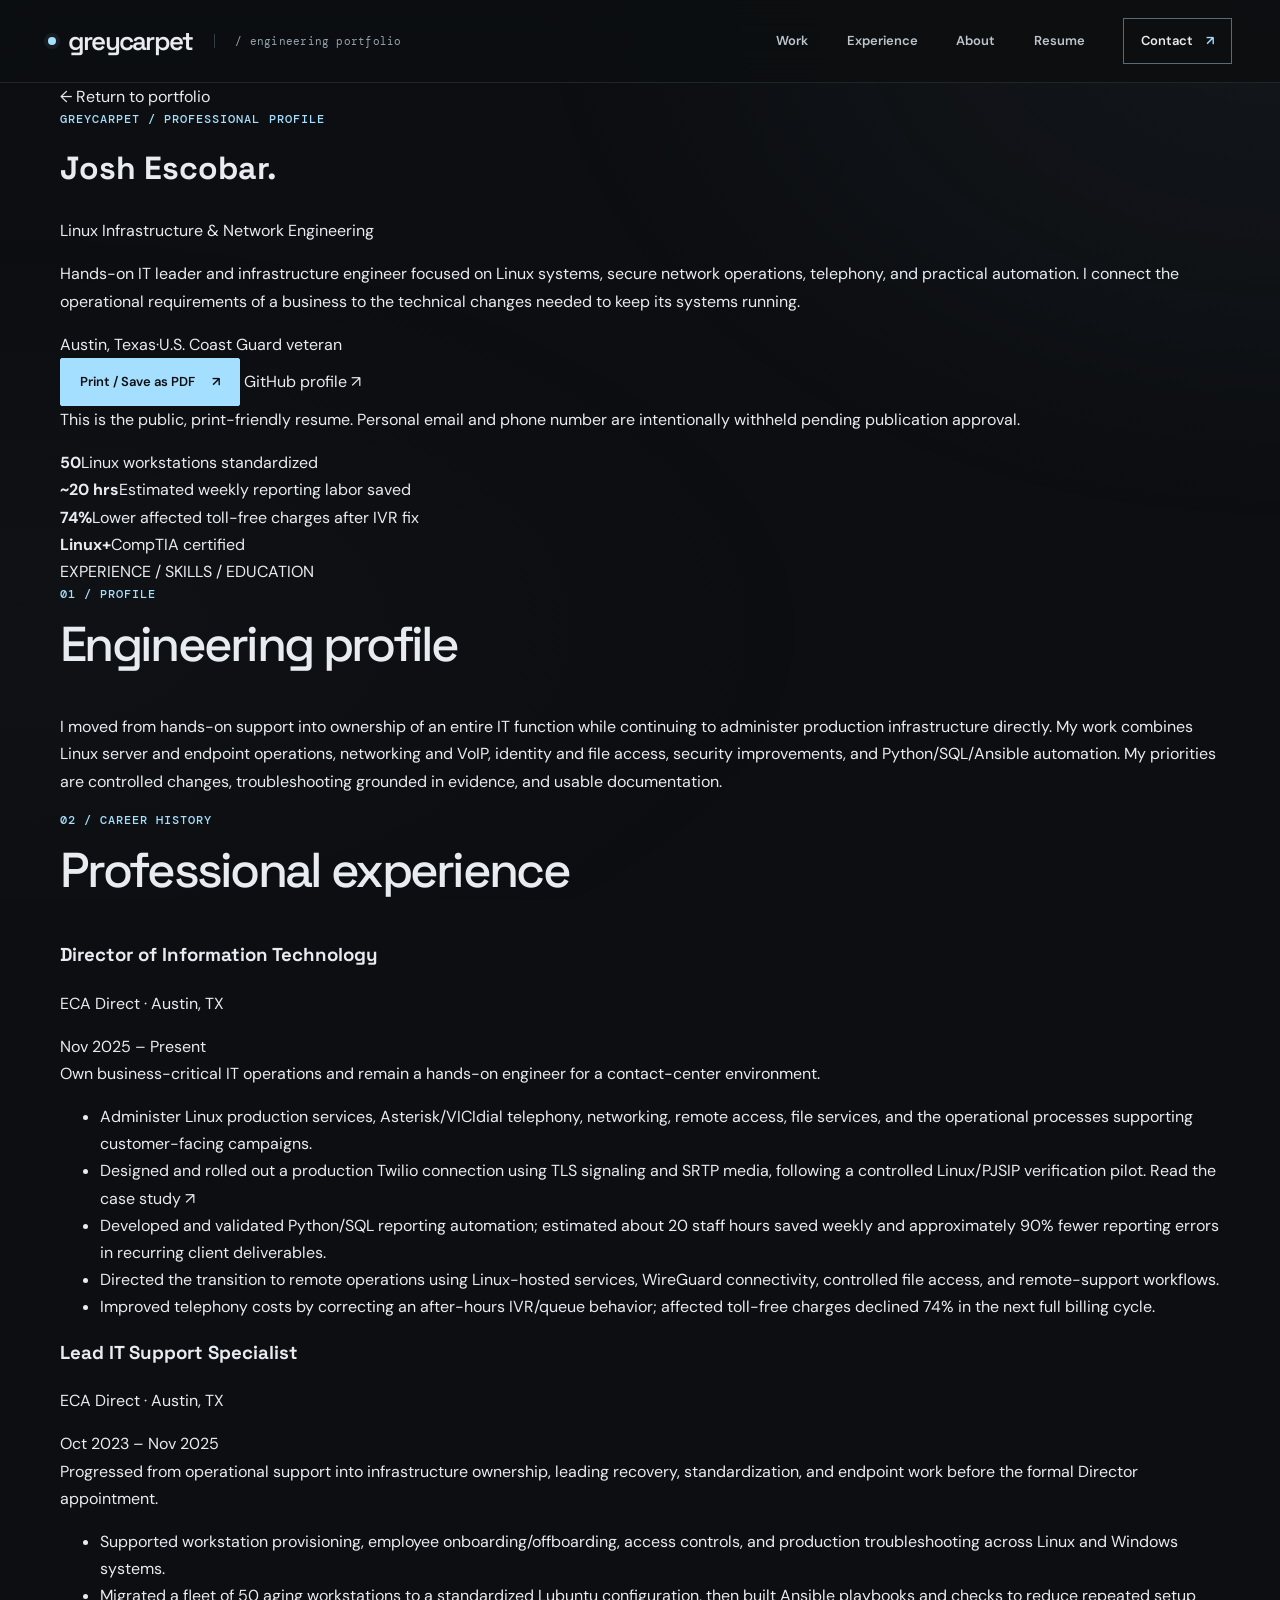
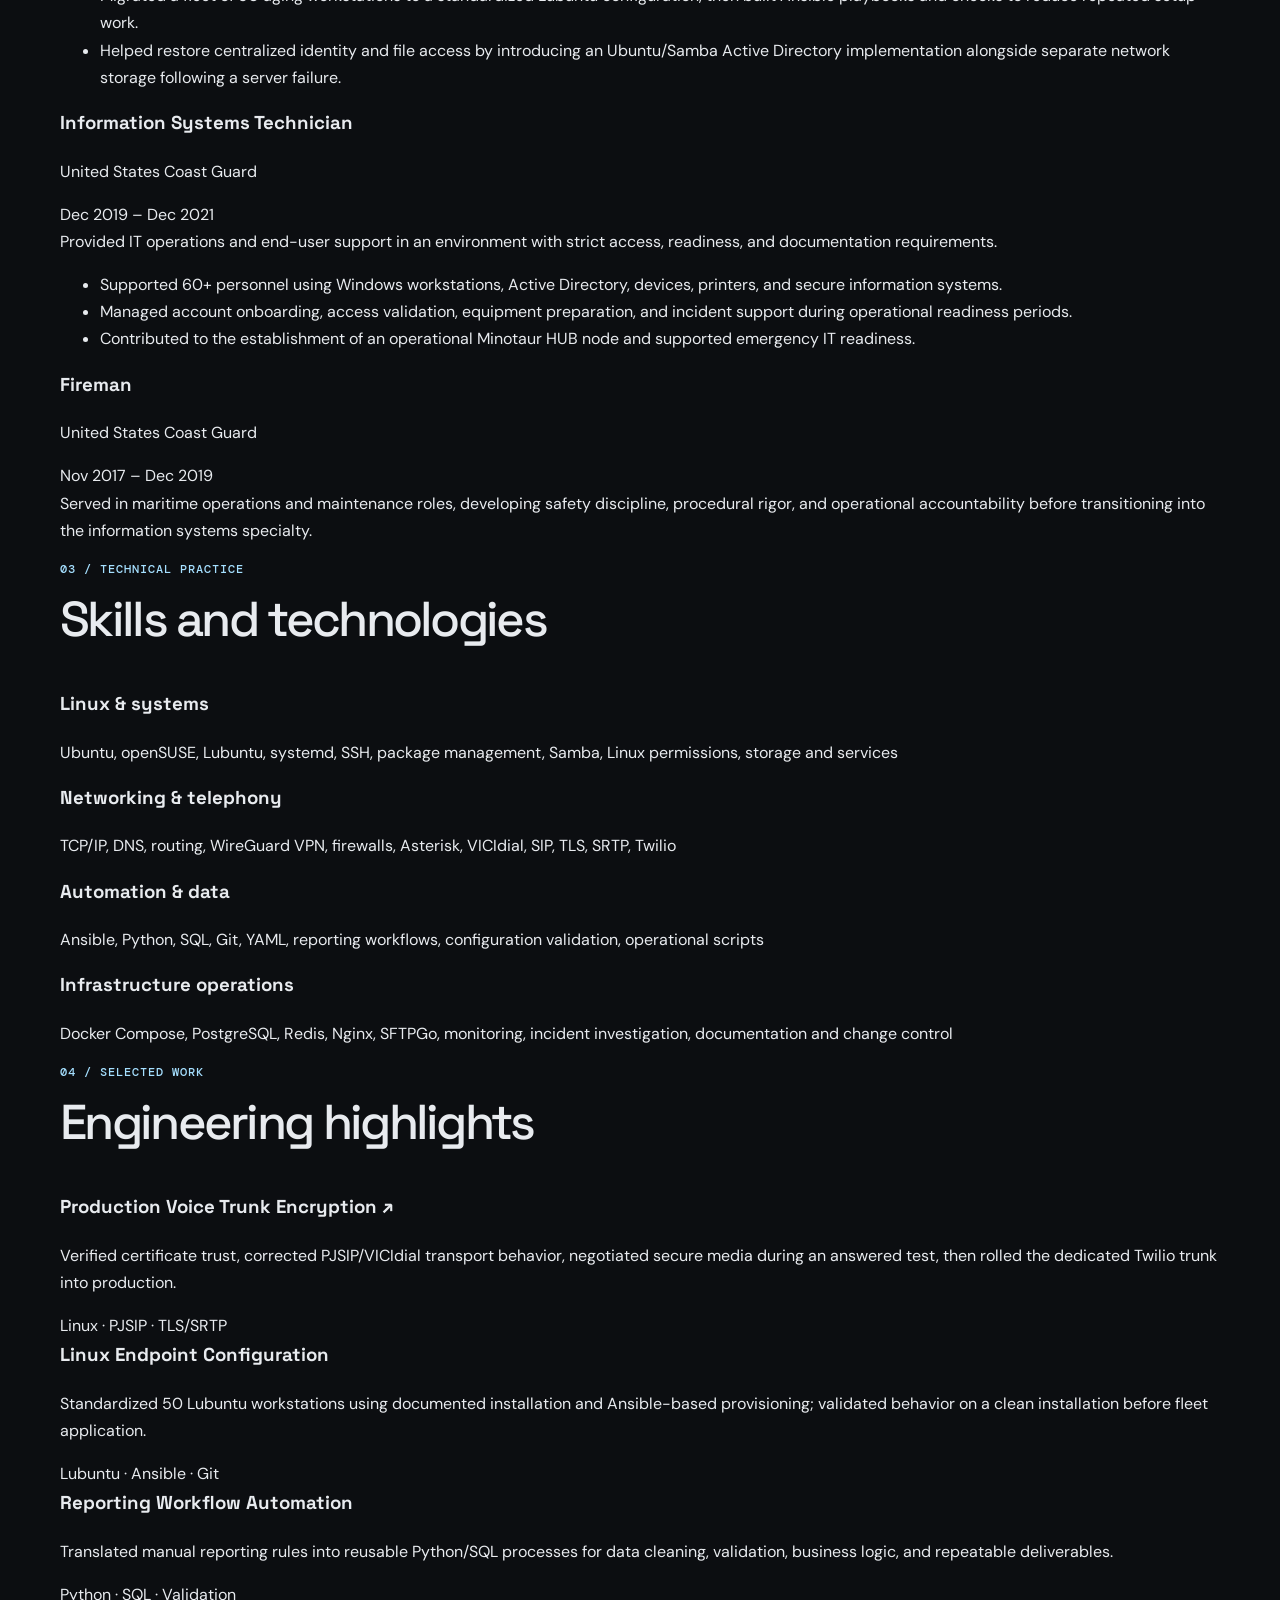
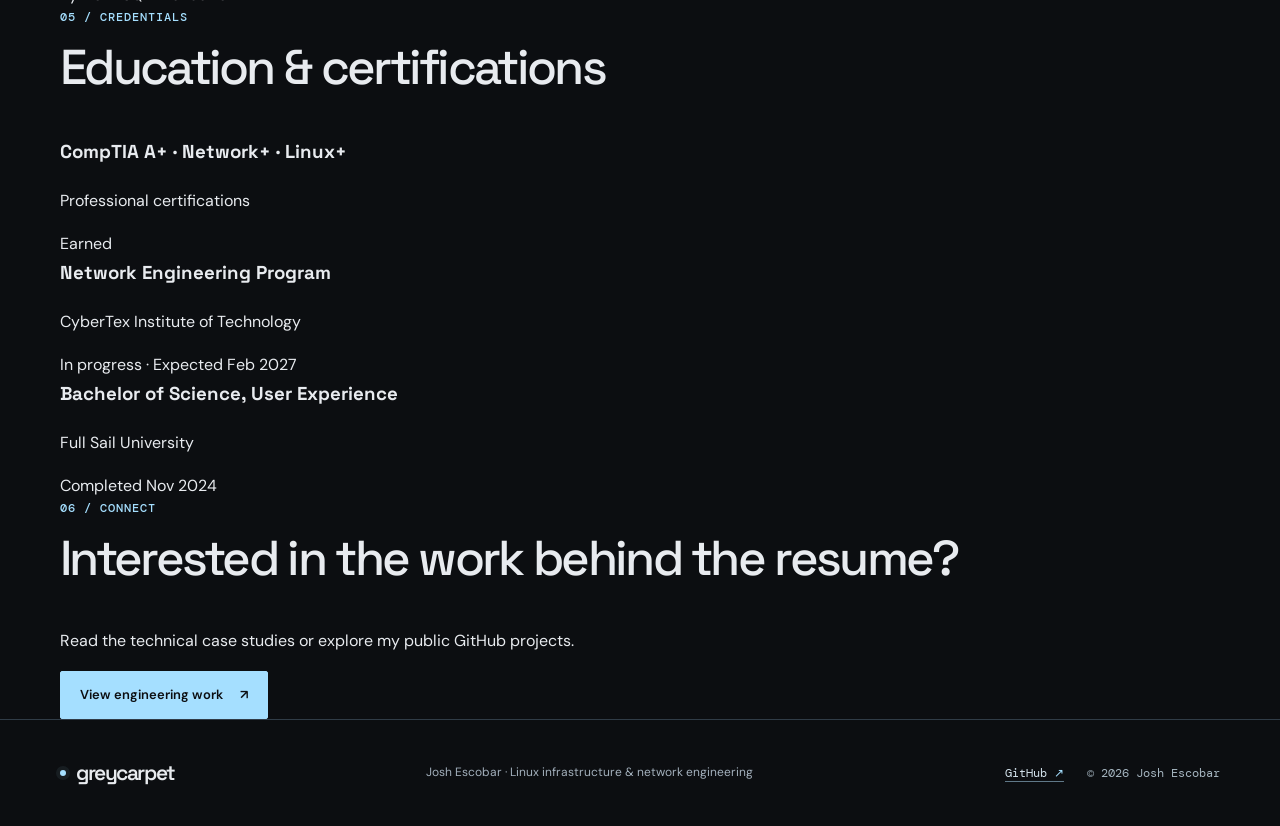
==== resume/index.html @ 1b088f6f "feat(resume): add accessible, print-friendly technical resume page" ====
<!doctype html>
<html lang="en">
<head>
  <meta charset="utf-8">
  <meta name="viewport" content="width=device-width, initial-scale=1">
  <meta name="theme-color" content="#0C0E11">
  <meta name="description" content="Josh Escobar's resume: Linux infrastructure, network engineering, IT operations, automation, and U.S. Coast Guard information systems experience.">
  <meta property="og:type" content="profile">
  <meta property="og:title" content="Resume & Experience — Josh Escobar | greycarpet">
  <meta property="og:description" content="Career history, selected engineering impact, technical skills, education, and certifications.">
  <meta property="og:url" content="https://greycarpet.github.io/resume/">
  <link rel="canonical" href="https://greycarpet.github.io/resume/">
  <title>Resume & Experience — Josh Escobar | greycarpet</title>
  <link rel="preconnect" href="https://fonts.googleapis.com">
  <link rel="preconnect" href="https://fonts.gstatic.com" crossorigin>
  <link href="https://fonts.googleapis.com/css2?family=DM+Mono:wght@400;500&family=DM+Sans:wght@400;500;600;700&family=Space+Grotesk:wght@400;500;600;700&display=swap" rel="stylesheet">
  <link rel="stylesheet" href="../styles.css">
  <link rel="stylesheet" href="resume.css">
  <script src="../script.js" defer></script>
</head>
<body>
  <a class="skip-link" href="#main">Skip to resume</a>
  <header class="site-header">
    <div class="nav-shell">
      <a class="brand" href="../" aria-label="greycarpet, home">greycarpet</a>
      <span class="brand-descriptor" aria-hidden="true">/ engineering portfolio</span>
      <button class="menu-toggle" type="button" aria-label="Open navigation" aria-expanded="false" aria-controls="site-nav"><span></span><span></span></button>
      <nav class="site-nav" id="site-nav" aria-label="Main navigation">
        <a href="../#work">Work</a>
        <a href="../#experience">Experience</a>
        <a href="../#about">About</a>
        <a href="./" aria-current="page">Resume</a>
        <a class="nav-contact" href="../#contact">Contact <span aria-hidden="true">↗</span></a>
      </nav>
    </div>
  </header>
  <main id="main">
    <header class="resume-intro wrap">
      <div>
        <a class="resume-back" href="../"><span aria-hidden="true">←</span> Return to portfolio</a>
        <p class="eyebrow">GREYCARPET / PROFESSIONAL PROFILE</p>
        <h1>Josh Escobar<span>.</span></h1>
        <p class="resume-role">Linux Infrastructure &amp; Network Engineering</p>
        <p class="resume-lede">Hands-on IT leader and infrastructure engineer focused on Linux systems, secure network operations, telephony, and practical automation. I connect the operational requirements of a business to the technical changes needed to keep its systems running.</p>
        <div class="resume-location"><span>Austin, Texas</span><span>·</span><span>U.S. Coast Guard veteran</span></div>
      </div>
      <div class="resume-tools" aria-label="Resume actions">
        <button type="button" class="button primary" id="print-resume" onclick="window.print()">Print / Save as PDF <span aria-hidden="true">↗</span></button>
        <a class="resume-github" href="https://github.com/greycarpet" target="_blank" rel="noopener noreferrer">GitHub profile <span aria-hidden="true">↗</span></a>
        <p class="resume-note">This is the public, print-friendly resume. Personal email and phone number are intentionally withheld pending publication approval.</p>
      </div>
    </header>
    <div class="resume-band">
      <div class="wrap resume-band-grid">
        <div><strong>50</strong><span>Linux workstations standardized</span></div>
        <div><strong>~20 hrs</strong><span>Estimated weekly reporting labor saved</span></div>
        <div><strong>74%</strong><span>Lower affected toll-free charges after IVR fix</span></div>
        <div><strong>Linux+</strong><span>CompTIA certified</span></div>
      </div>
    </div>

    <div class="wrap resume-main">
      <div class="resume-rail" aria-hidden="true">EXPERIENCE / SKILLS / EDUCATION</div>
      <div class="resume-content">
        <section aria-labelledby="summary-title" class="resume-section">
          <div class="resume-heading"><p class="eyebrow">01 / PROFILE</p><h2 id="summary-title">Engineering profile</h2></div>
          <p class="resume-prose">I moved from hands-on support into ownership of an entire IT function while continuing to administer production infrastructure directly. My work combines Linux server and endpoint operations, networking and VoIP, identity and file access, security improvements, and Python/SQL/Ansible automation. My priorities are controlled changes, troubleshooting grounded in evidence, and usable documentation.</p>
        </section>

        <section aria-labelledby="experience-title" class="resume-section" id="experience">
          <div class="resume-heading"><p class="eyebrow">02 / CAREER HISTORY</p><h2 id="experience-title">Professional experience</h2></div>
          <div class="role-list">
            <article class="resume-role-entry">
              <div class="role-head"><div><h3>Director of Information Technology</h3><p class="role-employer">ECA Direct · Austin, TX</p></div><span class="role-dates">Nov 2025 – Present</span></div>
              <p>Own business-critical IT operations and remain a hands-on engineer for a contact-center environment.</p>
              <ul>
                <li>Administer Linux production services, Asterisk/VICIdial telephony, networking, remote access, file services, and the operational processes supporting customer-facing campaigns.</li>
                <li>Designed and rolled out a production Twilio connection using TLS signaling and SRTP media, following a controlled Linux/PJSIP verification pilot. <a href="../projects/secure-voice-trunk/">Read the case study ↗</a></li>
                <li>Developed and validated Python/SQL reporting automation; estimated about 20 staff hours saved weekly and approximately 90% fewer reporting errors in recurring client deliverables.</li>
                <li>Directed the transition to remote operations using Linux-hosted services, WireGuard connectivity, controlled file access, and remote-support workflows.</li>
                <li>Improved telephony costs by correcting an after-hours IVR/queue behavior; affected toll-free charges declined 74% in the next full billing cycle.</li>
              </ul>
            </article>
            <article class="resume-role-entry">
              <div class="role-head"><div><h3>Lead IT Support Specialist</h3><p class="role-employer">ECA Direct · Austin, TX</p></div><span class="role-dates">Oct 2023 – Nov 2025</span></div>
              <p>Progressed from operational support into infrastructure ownership, leading recovery, standardization, and endpoint work before the formal Director appointment.</p>
              <ul>
                <li>Supported workstation provisioning, employee onboarding/offboarding, access controls, and production troubleshooting across Linux and Windows systems.</li>
                <li>Migrated a fleet of 50 aging workstations to a standardized Lubuntu configuration, then built Ansible playbooks and checks to reduce repeated setup work.</li>
                <li>Helped restore centralized identity and file access by introducing an Ubuntu/Samba Active Directory implementation alongside separate network storage following a server failure.</li>
              </ul>
            </article>
            <article class="resume-role-entry">
              <div class="role-head"><div><h3>Information Systems Technician</h3><p class="role-employer">United States Coast Guard</p></div><span class="role-dates">Dec 2019 – Dec 2021</span></div>
              <p>Provided IT operations and end-user support in an environment with strict access, readiness, and documentation requirements.</p>
              <ul>
                <li>Supported 60+ personnel using Windows workstations, Active Directory, devices, printers, and secure information systems.</li>
                <li>Managed account onboarding, access validation, equipment preparation, and incident support during operational readiness periods.</li>
                <li>Contributed to the establishment of an operational Minotaur HUB node and supported emergency IT readiness.</li>
              </ul>
            </article>
            <article class="resume-role-entry last-role">
              <div class="role-head"><div><h3>Fireman</h3><p class="role-employer">United States Coast Guard</p></div><span class="role-dates">Nov 2017 – Dec 2019</span></div>
              <p>Served in maritime operations and maintenance roles, developing safety discipline, procedural rigor, and operational accountability before transitioning into the information systems specialty.</p>
            </article>
          </div>
        </section>

        <section aria-labelledby="skills-title" class="resume-section" id="skills">
          <div class="resume-heading"><p class="eyebrow">03 / TECHNICAL PRACTICE</p><h2 id="skills-title">Skills and technologies</h2></div>
          <div class="skills-table">
            <div><h3>Linux &amp; systems</h3><p>Ubuntu, openSUSE, Lubuntu, systemd, SSH, package management, Samba, Linux permissions, storage and services</p></div>
            <div><h3>Networking &amp; telephony</h3><p>TCP/IP, DNS, routing, WireGuard VPN, firewalls, Asterisk, VICIdial, SIP, TLS, SRTP, Twilio</p></div>
            <div><h3>Automation &amp; data</h3><p>Ansible, Python, SQL, Git, YAML, reporting workflows, configuration validation, operational scripts</p></div>
            <div><h3>Infrastructure operations</h3><p>Docker Compose, PostgreSQL, Redis, Nginx, SFTPGo, monitoring, incident investigation, documentation and change control</p></div>
          </div>
        </section>

        <section aria-labelledby="projects-title" class="resume-section">
          <div class="resume-heading"><p class="eyebrow">04 / SELECTED WORK</p><h2 id="projects-title">Engineering highlights</h2></div>
          <div class="resume-projects">
            <article><h3>Production Voice Trunk Encryption <a href="../projects/secure-voice-trunk/" aria-label="Read voice trunk case study">↗</a></h3><p>Verified certificate trust, corrected PJSIP/VICIdial transport behavior, negotiated secure media during an answered test, then rolled the dedicated Twilio trunk into production.</p><span>Linux · PJSIP · TLS/SRTP</span></article>
            <article><h3>Linux Endpoint Configuration</h3><p>Standardized 50 Lubuntu workstations using documented installation and Ansible-based provisioning; validated behavior on a clean installation before fleet application.</p><span>Lubuntu · Ansible · Git</span></article>
            <article><h3>Reporting Workflow Automation</h3><p>Translated manual reporting rules into reusable Python/SQL processes for data cleaning, validation, business logic, and repeatable deliverables.</p><span>Python · SQL · Validation</span></article>
          </div>
        </section>

        <section aria-labelledby="credentials-title" class="resume-section">
          <div class="resume-heading"><p class="eyebrow">05 / CREDENTIALS</p><h2 id="credentials-title">Education &amp; certifications</h2></div>
          <div class="credential-block">
            <div class="credential-row"><div><h3>CompTIA A+ · Network+ · Linux+</h3><p>Professional certifications</p></div><span>Earned</span></div>
            <div class="credential-row"><div><h3>Network Engineering Program</h3><p>CyberTex Institute of Technology</p></div><span>In progress · Expected Feb 2027</span></div>
            <div class="credential-row"><div><h3>Bachelor of Science, User Experience</h3><p>Full Sail University</p></div><span>Completed Nov 2024</span></div>
          </div>
        </section>

        <section class="resume-ending" aria-labelledby="contact-title">
          <div><p class="eyebrow">06 / CONNECT</p><h2 id="contact-title">Interested in the work behind the resume?</h2><p>Read the technical case studies or explore my public GitHub projects.</p></div>
          <a class="button primary" href="../#work">View engineering work <span aria-hidden="true">↗</span></a>
        </section>
      </div>
    </div>
  </main>
  <footer class="site-footer">
    <div class="wrap footer-inner"><a class="brand" href="../" aria-label="greycarpet, home">greycarpet</a><span class="footer-descriptor">Josh Escobar · Linux infrastructure &amp; network engineering</span><div class="footer-end"><a href="https://github.com/greycarpet" target="_blank" rel="noopener noreferrer">GitHub <span aria-hidden="true">↗</span></a><span>© <span id="year">2026</span> Josh Escobar</span></div></div>
  </footer>
</body>
</html>
---- styles.css ----
/* greycarpet — Nocturnal Lab homepage v1
   Design reference: docs/brand/STYLE_GUIDE.md
   This branch is a preview; it has not been approved for deployment. */
:root {
  color-scheme: dark;
  --gc-bg: #0c0e11;
  --gc-surface: #171b20;
  --gc-surface-raised: #272d34;
  --gc-neutral: #737a82;
  --gc-text: #e8ebef;
  --gc-text-muted: #aab3bc;
  --gc-accent: #a5dfff;
  --gc-warm: #d8c9b9;
  --gc-border: #343c44;
  --gc-font-display: "Space Grotesk", "Segoe UI", sans-serif;
  --gc-font-body: "DM Sans", "Segoe UI", Arial, sans-serif;
  --gc-font-mono: "DM Mono", "Cascadia Code", Consolas, monospace;
  --gc-radius-sm: 6px;
  --gc-radius-md: 12px;
  --gc-radius-lg: 20px;
  --gc-space-1: 4px;
  --gc-space-2: 8px;
  --gc-space-3: 12px;
  --gc-space-4: 16px;
  --gc-space-6: 24px;
  --gc-space-8: 32px;
  --gc-space-12: 48px;
  --gc-space-16: 64px;
  --gc-container-width: 1160px;
}
* { box-sizing: border-box; }
html { scroll-behavior: smooth; scroll-padding-top: 100px; }
body { margin: 0; min-width: 280px; overflow-x: hidden; background: var(--gc-bg); color: var(--gc-text); font-family: var(--gc-font-body); font-size: 16px; line-height: 1.7; -webkit-font-smoothing: antialiased; }
body::before { content: ""; z-index: -1; position: fixed; pointer-events: none; inset: 0; background: radial-gradient(ellipse at 100% 0%, rgba(66,84,98,.14),transparent 41%),radial-gradient(ellipse at 0% 70%,rgba(58,65,73,.08),transparent 45%); }
a { color: inherit; text-decoration: none; }
button { font: inherit; }
button, a { -webkit-tap-highlight-color: transparent; }
a:focus-visible, button:focus-visible { outline: 3px solid var(--gc-accent); outline-offset: 4px; }
::selection { background: var(--gc-accent); color: var(--gc-bg); }
.sr-only { clip: rect(0,0,0,0); clip-path: inset(50%); width: 1px; height: 1px; position: absolute; overflow: hidden; white-space: nowrap; }
.skip-link { position: fixed; top: 10px; left: 10px; z-index: 100; transform: translateY(-150%); background: var(--gc-accent); color: var(--gc-bg); padding: 12px 16px; font-weight: 700; }
.skip-link:focus { transform: translateY(0); }
.wrap { width: min(calc(100% - 96px), var(--gc-container-width)); margin-inline: auto; }
h1, h2, h3, p { margin-top: 0; }
h1, h2, h3 { font-family: var(--gc-font-display); }
.eyebrow, .project-kind, .overline { font: 500 12px/1.6 var(--gc-font-mono); letter-spacing: .085em; color: var(--gc-accent); }
.subtle { color: #8293a0; }
.status-indicator { display: inline-block; width: 7px; height: 7px; border-radius: 50%; margin-right: 11px; background: var(--gc-accent); box-shadow: 0 0 0 4px rgba(165,223,255,.08); vertical-align: middle; }
.muted { color: #8997a4; }

.site-header { position: sticky; top: 0; z-index: 50; height: 83px; background: rgba(12,14,17,.93); border-bottom: 1px solid rgba(92,105,117,.25); backdrop-filter: blur(22px); }
.nav-shell { width: min(calc(100% - 96px), 1360px); height: 100%; margin: auto; display: flex; align-items: center; gap: 22px; }
.brand { display: inline-flex; align-items: center; white-space: nowrap; font: 600 26px/1.1 var(--gc-font-display); letter-spacing: -.068em; color: var(--gc-text); }
.brand::before { content:""; flex: none; width: 8px; height: 8px; margin-right: 12px; border-radius: 50%; background: var(--gc-accent); box-shadow: 0 0 0 4px rgba(165,223,255,.07); }
.brand:hover { color: #fff; }
.brand-descriptor { padding-left: 20px; border-left: 1px solid var(--gc-border); color: #95a3af; font: 11px var(--gc-font-mono); letter-spacing: .02em; }
.site-nav { display: flex; align-items: center; gap: clamp(20px,3vw,40px); margin-left: auto; font-size: 13px; font-weight: 600; }
.site-nav a { position: relative; padding: 8px 0; color: #bdc6ce; transition: color .16s; }
.site-nav a:hover { color: #fff; }
.site-nav a:not(.nav-contact)::after { content:""; position: absolute; height: 1px; left: 0; right: 100%; bottom: 2px; background: var(--gc-accent); transition: right .18s; }
.site-nav a:not(.nav-contact):hover::after, .site-nav a:not(.nav-contact):focus-visible::after { right: 0; }
.site-nav .nav-contact { padding: 11px 17px; border: 1px solid #596b79; color: var(--gc-text); }
.site-nav .nav-contact span { margin-left: 10px; color: var(--gc-accent); }
.menu-toggle { display: none; }

.hero { min-height: 685px; position: relative; display: grid; grid-template-columns: 1.05fr .95fr; align-items: center; gap: clamp(40px, 6vw, 85px); padding-block: 86px 109px; }
.hero-copy { padding-bottom: 18px; }
.hero .eyebrow { margin-bottom: 32px; white-space: nowrap; }
.hero h1 { margin: 0; font-weight: 500; letter-spacing: -.066em; line-height: 1.1; }
.hero h1 .name { display: block; font-size: clamp(48px,6vw,79px); white-space: nowrap; }
.name-period { color: var(--gc-accent); }
.hero-role { display: block; margin-top: 13px; font-size: clamp(31px,3.2vw,45px); letter-spacing: -.06em; color: #b4c1cb; }
.hero-description { max-width: 520px; margin: 29px 0 30px; font-size: 17px; line-height: 1.85; color: #b6c0c9; }
.hero-actions { display: flex; flex-wrap: wrap; gap: 12px; align-items: center; }
.button { min-height: 48px; display: inline-flex; align-items: center; justify-content: center; gap: 17px; padding: 12px 19px; border-radius: 2px; font: 600 13px var(--gc-font-body); transition: background .18s,border-color .18s, transform .18s; }
.button:hover { transform: translateY(-2px); }
.primary { color: var(--gc-bg); background: var(--gc-accent); border: 1px solid var(--gc-accent); }
.primary:hover { background: #c4ecff; }
.text-button { color: var(--gc-text); border: 1px solid transparent; }
.text-button span { color: var(--gc-accent); }
.text-button:hover { border-color: #53606c; }
.expertise { display: flex; flex-wrap: wrap; gap: 9px 19px; list-style: none; margin: 39px 0 0; padding: 0; color: #a5b1bb; font: 11px/1.8 var(--gc-font-mono); }
.expertise li::before { content: "/"; margin-right: 9px; color: var(--gc-accent); }
.hero-index { position: absolute; bottom: 37px; left: 0; color: #85939f; font: 11px var(--gc-font-mono); letter-spacing: .08em; }
.hero-art { position: relative; height: 494px; min-width: 0; overflow: hidden; background: radial-gradient(circle at 52% 46%,#242d35 0,#161c23 43%,#11171c 87%); border: 1px solid rgba(122,148,168,.23); isolation: isolate; box-shadow: 0 40px 85px rgba(0,0,0,.22); }
.hero-art::before { position: absolute; inset: 0; content: ""; background: linear-gradient(90deg,rgba(255,255,255,.02),transparent 28%,rgba(255,255,255,.025) 61%,transparent); pointer-events: none; }
.hero-art::after { position: absolute; content:""; inset: 0; opacity:.26; pointer-events: none; background: repeating-linear-gradient(0deg,transparent 0 3px,rgba(255,255,255,.02) 3px 4px); }
.hero-art svg { position:absolute; inset: 29px 0 30px; width: 100%; height:calc(100% - 59px); }
.diagram-header, .diagram-footer { position:absolute; left:22px; right:22px; z-index:3; display:flex; justify-content:space-between; gap: 14px; font: 10px var(--gc-font-mono); letter-spacing:.04em; color:#a9b9c7; }
.diagram-header { top:19px; }
.diagram-footer { bottom:19px; padding-top:12px; border-top:1px solid #3b4955; font-size: 9px; color:#97a6b2; }
.diagram-live { color:#b9c9d4; }
.diagram-live i { display:inline-block; width:6px; height:6px; margin-right: 7px; border-radius:50%; background:var(--gc-accent); }
.hero-corner-note { position:absolute; top:51px; right:16px; max-width: 90px; color:#8ea0ac; font: 8px/1.4 var(--gc-font-mono); opacity: .75; text-align:right; }
.hero-corner-note span { color: var(--gc-warm); }
.ticker { width:100%; display:flex; overflow:hidden; gap:40px; align-items:center; justify-content:center; height:49px; padding:0 20px; background:#222a31; border-block:1px solid #43505a; color:#c8d5de; white-space:nowrap; font: 11px var(--gc-font-mono); letter-spacing: .08em; }
.ticker i { font-style:normal; color:var(--gc-accent); font-size:17px; }

.section { padding-block: 104px 113px; }
.section-heading { display:flex; justify-content:space-between; align-items:end; gap: 45px; margin-bottom:46px; }
.section-heading .eyebrow { margin-bottom: 15px; }
h2 { font-weight:500; font-size:clamp(35px, 4vw, 49px); letter-spacing:-.055em; line-height:1.15; }
.section-heading h2 { margin-bottom:0; }
.section-lead { max-width:365px; margin-bottom: 3px; color:var(--gc-text-muted); font-size:15px; line-height:1.8; }
.project-grid { display:grid; grid-template-columns:repeat(2,minmax(0,1fr)); column-gap:24px; row-gap:57px; }
.project-card { min-width:0; }
.project-featured { grid-column:1/-1; display:grid; grid-template-columns:1.08fr .92fr; align-items:center; gap:47px; padding-bottom: 10px; }
.project-art { position:relative; height:278px; display:flex; align-items:center; justify-content:center; overflow:hidden; border:1px solid #34434f; background: radial-gradient(circle at center,#23303a,#141b22 70%); }
.project-featured .project-art { height:335px; }
.project-art::before { content:""; position:absolute; inset:0; opacity:.24; background-image:linear-gradient(#5a6975 1px, transparent 1px),linear-gradient(90deg,#5a6975 1px,transparent 1px); background-size:32px 32px; mask-image: radial-gradient(circle,black,transparent 83%); pointer-events:none; }
.art-topline, .art-bottomline { position:absolute; z-index:2; left:17px; right:17px; display:flex; justify-content:space-between; gap:12px; color:#b3c0ca; font:10px var(--gc-font-mono); letter-spacing:.02em; }
.art-topline { top:16px; }
.art-topline span:last-child { color:var(--gc-accent); }
.art-bottomline { bottom:15px; padding-top:10px; border-top:1px solid #45535f; font-size:9px; color:#94a6b3; }
.trunk-diagram { position:relative; z-index:2; width:90%; display:grid; grid-template-columns:1fr 1.05fr 1fr; gap:10px; align-items:center; }
.endpoint { min-width:0; display:flex; flex-direction:column; align-items:center; justify-content:center; padding:19px 8px; background:#131b21; border:1px solid #546879; text-align:center; }
.node-icon { width:43px; height:43px; display:grid; place-items:center; margin-bottom: 12px; border:1px solid #718796; border-radius:50%; color:var(--gc-accent); font-size:22px; }
.endpoint strong { font:500 12px var(--gc-font-display); white-space:nowrap; }
.endpoint small { margin-top:5px; color:#a1b0bc; font: 9px var(--gc-font-mono); }
.encrypted-link { display:flex; flex-direction:column; gap:11px; align-items:center; color:var(--gc-accent); text-align:center; font:10px var(--gc-font-mono); }
.link-line { display:flex; justify-content:space-around; width:100%; border-top:1px dashed #8fcde9; }
.link-line i { width:4px; height:4px; margin-top:-2px; border-radius:50%; background:var(--gc-accent); }
.project-copy { padding-top:18px; }
.project-kind { margin-bottom:15px; font-size:11px; }
.project-copy h3 { max-width:580px; margin-bottom:17px; font-weight:500; font-size:clamp(24px,2.5vw,34px); letter-spacing:-.047em; line-height:1.23; }
.project-card:not(.project-featured) .project-copy h3 { font-size:26px; }
.project-copy p:not(.project-kind) { max-width:535px; color:#b3bec7; line-height:1.8; font-size:15px; }
.project-tags { display:flex; flex-wrap:wrap; gap:8px; margin:24px 0 18px; }
.project-tags span { padding:5px 9px; border:1px solid #3e4b57; color:#b7c3ce; font:11px var(--gc-font-mono); }
.project-copy .project-status { color:#c5d7e1 !important; font:12px/1.6 var(--gc-font-mono) !important; }
.project-copy .project-status .status-indicator { margin-right:6px; }
.project-read { display:inline-flex; align-items:center; gap:20px; padding:12px 17px; min-height:47px; border:1px solid #749aae; background:rgba(165,223,255,.065); color:#dff2fc; font:600 13px var(--gc-font-body); transition:background .18s,border-color .18s,transform .18s; }
.project-read span { color:var(--gc-accent); }
.project-read:hover { background:rgba(165,223,255,.14); border-color:var(--gc-accent); transform:translateY(-1px); }
.project-copy .project-availability { margin-top: 12px; padding-top:12px; border-top:1px solid #38444e; color:#a5b1bb !important; font-size:13px !important; }
.automation-pipeline { position:absolute; z-index:2; top:75px; display:flex; gap:10px; align-items:center; white-space:nowrap; font:10px var(--gc-font-mono); color:#d1e0ea; }
.automation-pipeline span { border:1px solid #617481; background:#18232c; padding:10px 11px; }
.automation-pipeline b { color:var(--gc-accent); }
.automation-terminal { position:absolute; z-index:2; top:137px; left:15%; right:15%; padding:12px 16px; background:#0e151a; border:1px solid #3d505e; color:#b7cbd8; font:10px/1.9 var(--gc-font-mono); }
.automation-terminal span { color:var(--gc-accent); padding-right:12px; }
.fleet-head { z-index:2; position:absolute; top:70px; padding:12px 20px; border:1px solid #7492a6; background:#14222a; font:11px var(--gc-font-mono); color:#e5f1f7; }
.fleet-lines { position:absolute; top:110px; left:20%; right:20%; display:flex; justify-content:space-between; height:70px; border-top:1px solid #6d90a7; transform:translateY(20px); }
.fleet-lines span { width:1px; height:55px; background:#6d90a7; }
.fleet-nodes { position:absolute; top:194px; left:11%; right:11%; display:grid; grid-template-columns:repeat(3,minmax(0,1fr)); gap:11px; }
.fleet-nodes span { position:relative; z-index:1; padding:11px 6px; border:1px solid #607584; background:#15212a; color:#c3d7e5; text-align:center; font:9px var(--gc-font-mono); }

.experience-section { background: #12171c; border-top:1px solid #26323d; border-bottom:1px solid #26323d; }
.experience-layout { display:grid; grid-template-columns: 1.08fr .92fr; gap:65px; }
.experience-card { padding:33px; border:1px solid #3b4a56; background:#1a222a; }
.overline { margin-bottom:20px; font-size:11px; }
.experience-card h3 { margin-bottom:7px; font-size:29px; font-weight:500; letter-spacing:-.04em; line-height:1.2; }
.experience-company { color:#c0d4e2; font-size:14px; }
.experience-company span { padding:0 7px; color:var(--gc-accent); }
.experience-card > p:not(.overline):not(.experience-company) { margin-top:24px; color:#b0bec9; font-size:15px; }
.experience-foot { display:flex; flex-wrap:wrap; gap:10px 20px; margin-top:36px; padding-top:15px; border-top:1px solid #45525c; color:#9eb4c3; font:10px var(--gc-font-mono); }
.practice-list > div { position:relative; padding:2px 0 21px 51px; margin-bottom:19px; border-bottom:1px solid #333f48; }
.practice-list > div:last-child { border:0; margin:0; }
.practice-number { position:absolute; top:4px; left:0; color:var(--gc-accent); font:12px var(--gc-font-mono); }
.practice-list h3 { margin-bottom:7px; font-size:20px; font-weight:500; letter-spacing:-.02em; }
.practice-list p { max-width:385px; margin:0; color:#b2bfc8; font-size:14px; line-height:1.75; }

.about-section { display:grid; grid-template-columns:.9fr 1.1fr; gap: min(9vw,120px); align-items:center; }
.about-visual { position:relative; min-height:432px; background:radial-gradient(circle at center,#283039,#171c23 68%,#13171e); border:1px solid #37424c; overflow:hidden; }
.about-visual::before { content:""; position:absolute; inset:0; background:repeating-linear-gradient(0deg,transparent 0px,transparent 5px,rgba(160,178,191,.018) 6px,transparent 7px); }
.about-orbits { position:absolute; width:290px; height:290px; top:50%; left:50%; transform:translate(-50%,-50%); }
.orbit { position:absolute; border:1px solid rgba(165,223,255,.37); border-radius:50%; }
.orbit-1 { inset:0; border-style:dashed; }
.orbit-2 { inset:40px; border-color:#50616d; }
.orbit-3 { inset:82px; border-color:#819dac; }
.orbit-center { position:absolute; inset:111px; display:grid; place-items:center; color:var(--gc-accent); background:#18232b; border:1px solid #8db5cc; border-radius:50%; font:500 22px var(--gc-font-display); letter-spacing:-.07em; }
.about-visual-label, .about-visual-coordinate { position:absolute; color:#a4b4c1; font:10px var(--gc-font-mono); letter-spacing:.025em; }
.about-visual-label { top:20px; left:20px; }
.about-visual-coordinate { bottom:20px; right:20px; }
.about-copy h2 { margin:0 0 25px; }
.about-copy > p:not(.eyebrow) { color:#b5c0ca; font-size:16px; line-height:1.85; }
.credentials { display:grid; gap:16px; padding:20px 0; margin:28px 0; border-block:1px solid #39434d; }
.credentials > div { display:grid; grid-template-columns:130px 1fr; gap:14px; }
.credentials span { color:#a0b2c0; font:10px var(--gc-font-mono); }
.credentials strong { color:#d2dde5; font-weight:500; font-size:14px; }
.about-copy .mascot-aside { margin-bottom:0; color:#9baab5 !important; font-size:13px !important; }
.coiled-mark { display:inline-block; margin-right:7px; color:var(--gc-warm); font-size:18px; vertical-align:middle; }
.mascot-aside strong { color:#cbd7df; font-weight:600; }

.contact-section { padding-block:0 95px; }
.contact-panel { position:relative; min-height:380px; overflow:hidden; display:flex; align-items:center; padding:56px 7%; background:linear-gradient(135deg,#222d36,#182028); border:1px solid #4a5a67; }
.contact-copy { position:relative; z-index:2; max-width:580px; }
.contact-copy .eyebrow { margin-bottom:21px; }
.contact-copy h2 { font-size:clamp(39px,4.9vw,65px); letter-spacing:-.065em; line-height:1.12; }
.contact-copy h2 span { color:#adc4d4; }
.contact-copy p:not(.eyebrow) { max-width:435px; color:#b7c6d1; font-size:15px; line-height:1.8; }
.contact-panel .button { margin-top:8px; }
.contact-decoration { position:absolute; right:6%; top:48%; width:290px; height:290px; transform:translateY(-50%); opacity:.68; }
.rings { position:relative; width:100%; height:100%; }
.rings i { position:absolute; border:1px solid rgba(165,223,255,.2); border-radius:50%; }
.rings i:nth-child(1) { inset:0; }
.rings i:nth-child(2) { inset:35px; }
.rings i:nth-child(3) { inset:73px; }
.rings i:nth-child(4) { inset:117px; background:var(--gc-accent); opacity:.4; }
.contact-decoration span { position:absolute; bottom:-18px; right:0; color:#a0b4c3; font:10px var(--gc-font-mono); letter-spacing:.04em; }

.site-footer { border-top:1px solid #303c47; }
.footer-inner { min-height:106px; display:flex; flex-wrap:wrap; align-items:center; justify-content:space-between; gap:12px 25px; padding-block:24px; }
.site-footer .brand { font-size:21px; }
.site-footer .brand::before { width:6px; height:6px; margin-right:10px; }
.footer-descriptor { color:#a3b0bc; font-size:12px; }
.footer-end { display:flex; gap:23px; color:#a6b6c1; font:12px var(--gc-font-mono); }
.footer-end a { color:#d4e3ed; text-decoration:underline; text-underline-offset:4px; text-decoration-color:#607888; }
.footer-end a span { color:var(--gc-accent); }
.footer-end a:hover { text-decoration-color:var(--gc-accent); }

@media (max-width:1100px) {
  .wrap,.nav-shell { width:calc(100% - 64px); }
  .hero { gap:35px; }
  .hero h1 .name { font-size:clamp(43px,5.7vw,70px); }
  .hero-role { font-size:clamp(27px,3.4vw,40px); }
  .hero-description { font-size:16px; }
  .trunk-diagram { width:96%; gap:4px; }
  .endpoint strong { font-size:11px; }
  .encrypted-link { font-size:9px; }
}
@media (max-width:900px) {
  .site-header { height:72px; }
  .brand-descriptor { display:none; }
  .hero { grid-template-columns:1fr; gap:39px; padding-top:66px; padding-bottom:69px; }
  .hero-copy { max-width:730px; }
  .hero h1 .name { font-size:clamp(54px,10vw,80px); }
  .hero-role { font-size:clamp(35px,6vw,46px); }
  .hero-art { width:100%; max-width:680px; height:415px; }
  .hero-index { right:0; left:auto; bottom:18px; }
  .section { padding-block:75px; }
  .project-featured { grid-template-columns:1fr; gap:8px; }
  .project-featured .project-art { height:310px; }
  .project-copy { padding-top:15px; }
  .experience-layout { gap:28px; }
  .about-section { gap:35px; }
  .about-visual { min-height:345px; }
  .about-orbits { transform:translate(-50%,-50%) scale(.82); }
  .contact-decoration { right:-30px; opacity:.27; }
  .contact-copy { max-width:540px; }
}
@media (max-width:680px) {
  html { scroll-padding-top:80px; }
  .wrap,.nav-shell { width:calc(100% - 40px); }
  .site-header { height:66px; }
  .brand { font-size:24px; }
  .menu-toggle { width:44px; height:44px; margin-left:auto; display:flex; align-items:center; flex-direction:column; justify-content:center; gap:7px; border:1px solid #50606d; background:transparent; color:var(--gc-text); cursor:pointer; }
  .menu-toggle span { width:18px; height:2px; background:var(--gc-text); transition:transform .18s; }
  .menu-toggle[aria-expanded="true"] span:first-child { transform:translateY(4.5px) rotate(45deg); }
  .menu-toggle[aria-expanded="true"] span:last-child { transform:translateY(-4.5px) rotate(-45deg); }
  .site-nav { display:none; position:absolute; top:65px; left:0; right:0; flex-direction:column; align-items:stretch; gap:4px; margin:0; padding:16px 20px 23px; background:#12191f; border-bottom:1px solid #536270; box-shadow:0 19px 30px rgba(0,0,0,.5); }
  .site-nav.is-open { display:flex; }
  .site-nav a { padding:11px 0; }
  .site-nav .nav-contact { margin-top:5px; padding:12px 14px; width:max-content; }
  .hero { padding-block:49px 62px; gap:33px; }
  .hero .eyebrow { white-space:normal; font-size:10px; margin-bottom:23px; }
  .hero h1 .name { font-size:clamp(43px,11.2vw,65px); }
  .hero-role { font-size:clamp(29px,7vw,40px); }
  .hero-description { margin:24px 0; font-size:16px; }
  .hero-actions { gap:6px; align-items:stretch; }
  .button { min-height:49px; padding:12px 14px; }
  .text-button { justify-content:flex-start; }
  .expertise { gap:6px 15px; margin-top:26px; font-size:10px; }
  .hero-art { height:350px; }
  .hero-art svg { inset:20px 0 30px; height:calc(100% - 50px); }
  .diagram-header,.diagram-footer { left:13px;right:13px;font-size:8px; }
  .hero-corner-note { display:none; }
  .hero-index { bottom:12px; font-size:9px; }
  .ticker { height:43px; justify-content:flex-start; gap:21px; font-size:9px; }
  .section { padding-block:62px 70px; }
  .section-heading { flex-direction:column; align-items:stretch; gap:16px; margin-bottom:30px; }
  .section-heading h2 { font-size:clamp(32px,8.7vw,43px); }
  .section-lead { max-width:100%; }
  .project-grid { grid-template-columns:1fr; row-gap:42px; }
  .project-featured { grid-column:auto; }
  .project-art, .project-featured .project-art { height:280px; }
  .project-copy h3, .project-card:not(.project-featured) .project-copy h3 { font-size:25px; }
  .project-copy p:not(.project-kind) { font-size:15px; }
  .trunk-diagram { width:94%; }
  .encrypted-link { gap:8px; }
  .endpoint { padding:14px 4px; }
  .endpoint strong { font-size:10px; }
  .endpoint small { font-size:8px; }
  .node-icon { width:34px;height:34px;font-size:19px; }
  .experience-layout,.about-section { grid-template-columns:1fr; }
  .experience-layout { gap:34px; }
  .experience-card { padding:23px; }
  .experience-card h3 { font-size:26px; }
  .about-section { gap:27px; }
  .about-visual { min-height:300px; }
  .about-orbits { transform:translate(-50%,-50%) scale(.72); }
  .credentials > div { grid-template-columns: 110px 1fr; }
  .contact-section { padding-bottom:61px; }
  .contact-panel { min-height:340px; padding:40px 24px; }
  .contact-copy h2 { font-size:clamp(35px,9vw,54px); }
  .contact-decoration { right:-120px; }
  .footer-inner { flex-direction:column; align-items:flex-start; gap:13px; }
  .footer-end { justify-content:space-between; width:100%; font-size:11px; }
}
@media (max-width:380px) {
  .hero h1 .name { font-size:clamp(37px,11vw,44px); }
  .hero-role { font-size:28px; }
  .hero-art { height:290px; }
  .trunk-diagram { width:99%; gap:3px; }
  .endpoint strong { white-space:normal; }
  .encrypted-link { font-size:8px; }
  .automation-pipeline { gap:5px; font-size:9px; }
  .automation-pipeline span { padding:8px 5px; }
  .fleet-nodes { left:6%; right:6%; }
  .fleet-nodes span { font-size:8px; }
}
@media (prefers-reduced-motion: reduce) {
  *,*::before,*::after { scroll-behavior:auto !important; animation-duration:.01ms !important; animation-iteration-count:1 !important; transition-duration:.01ms !important; }
}
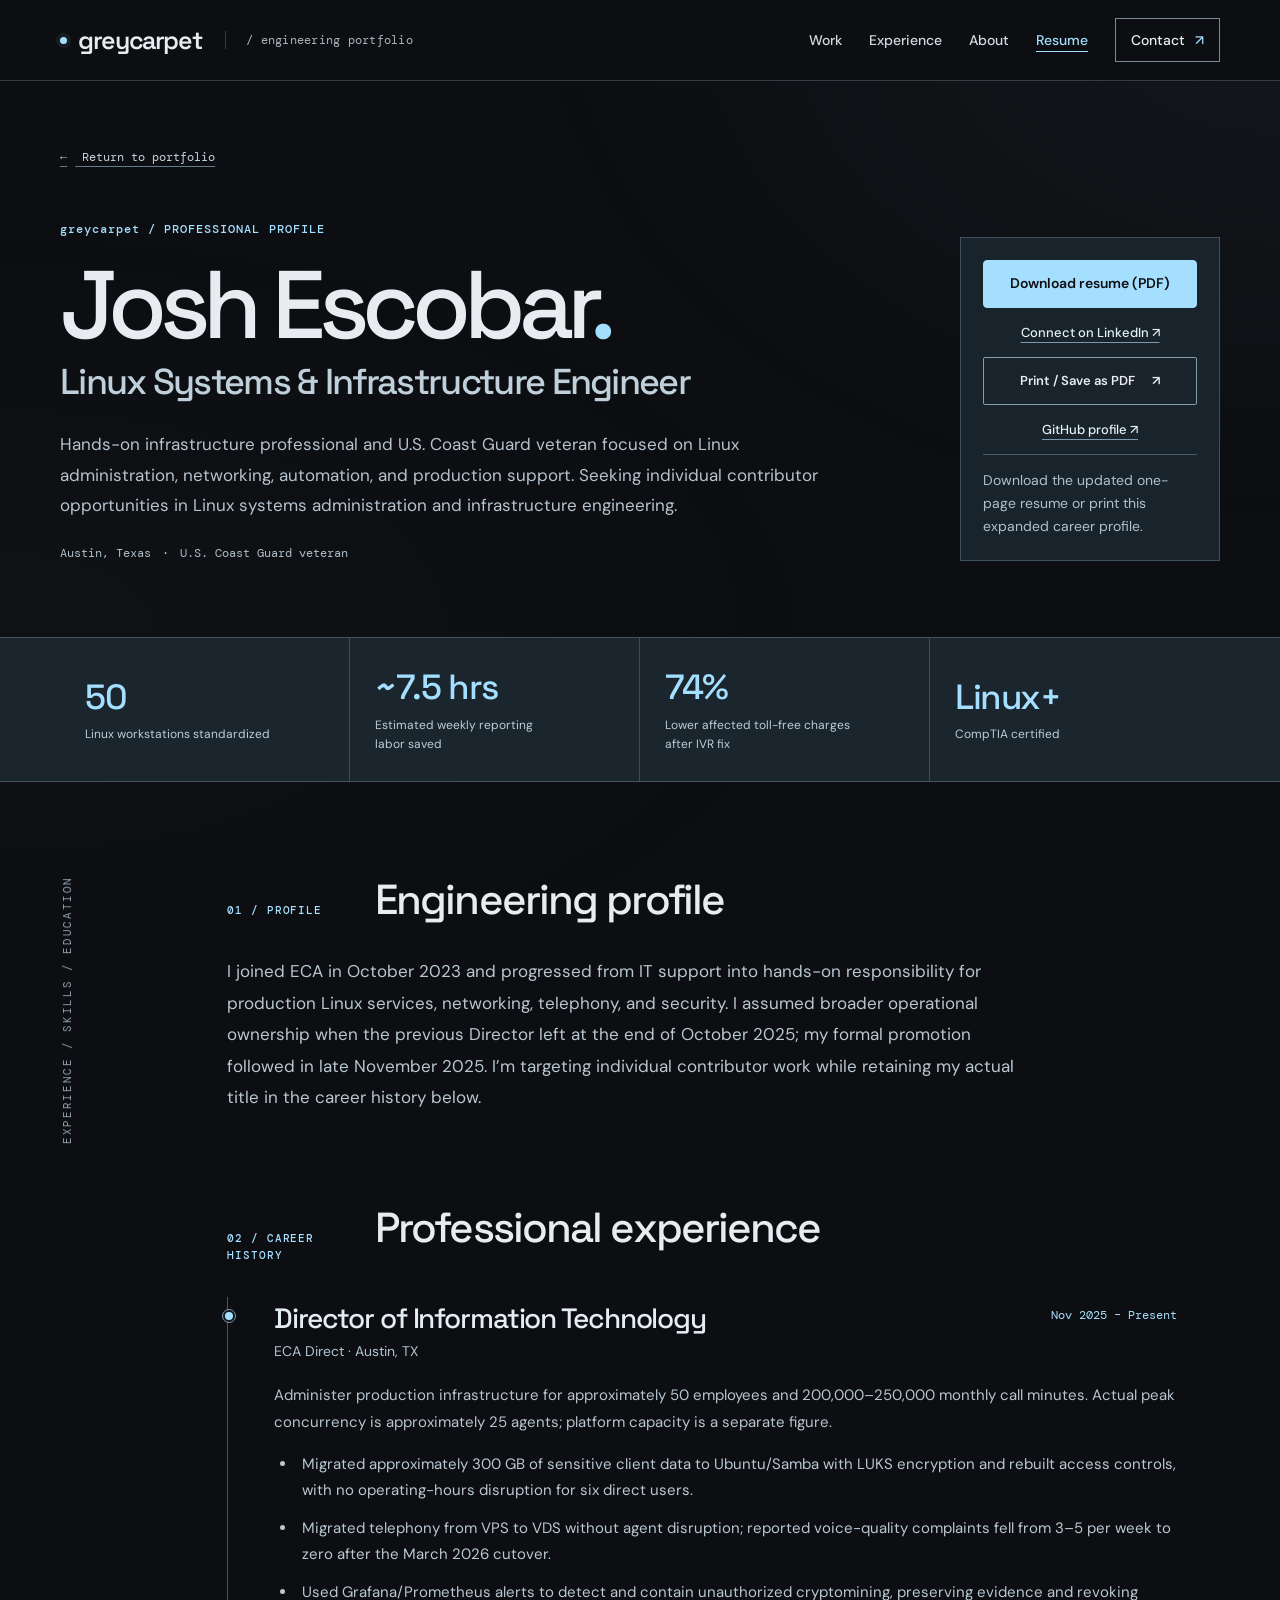
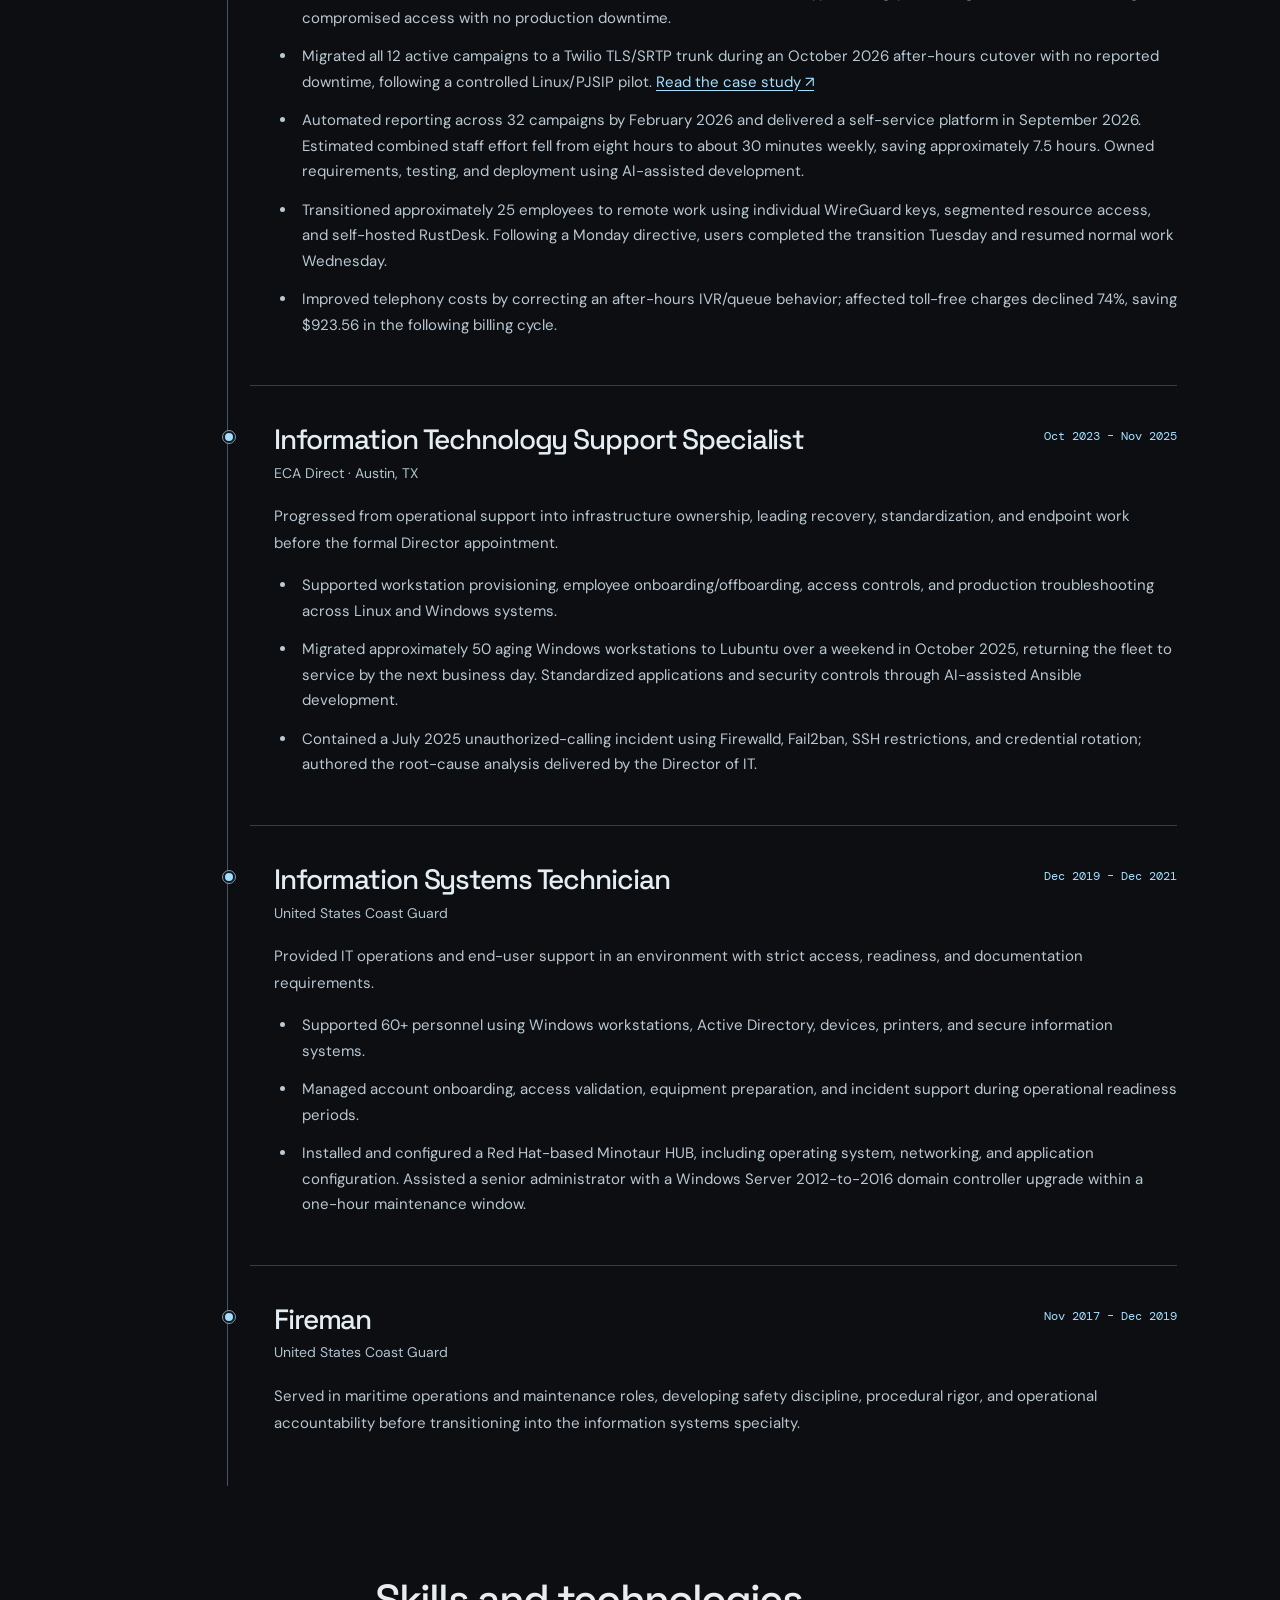
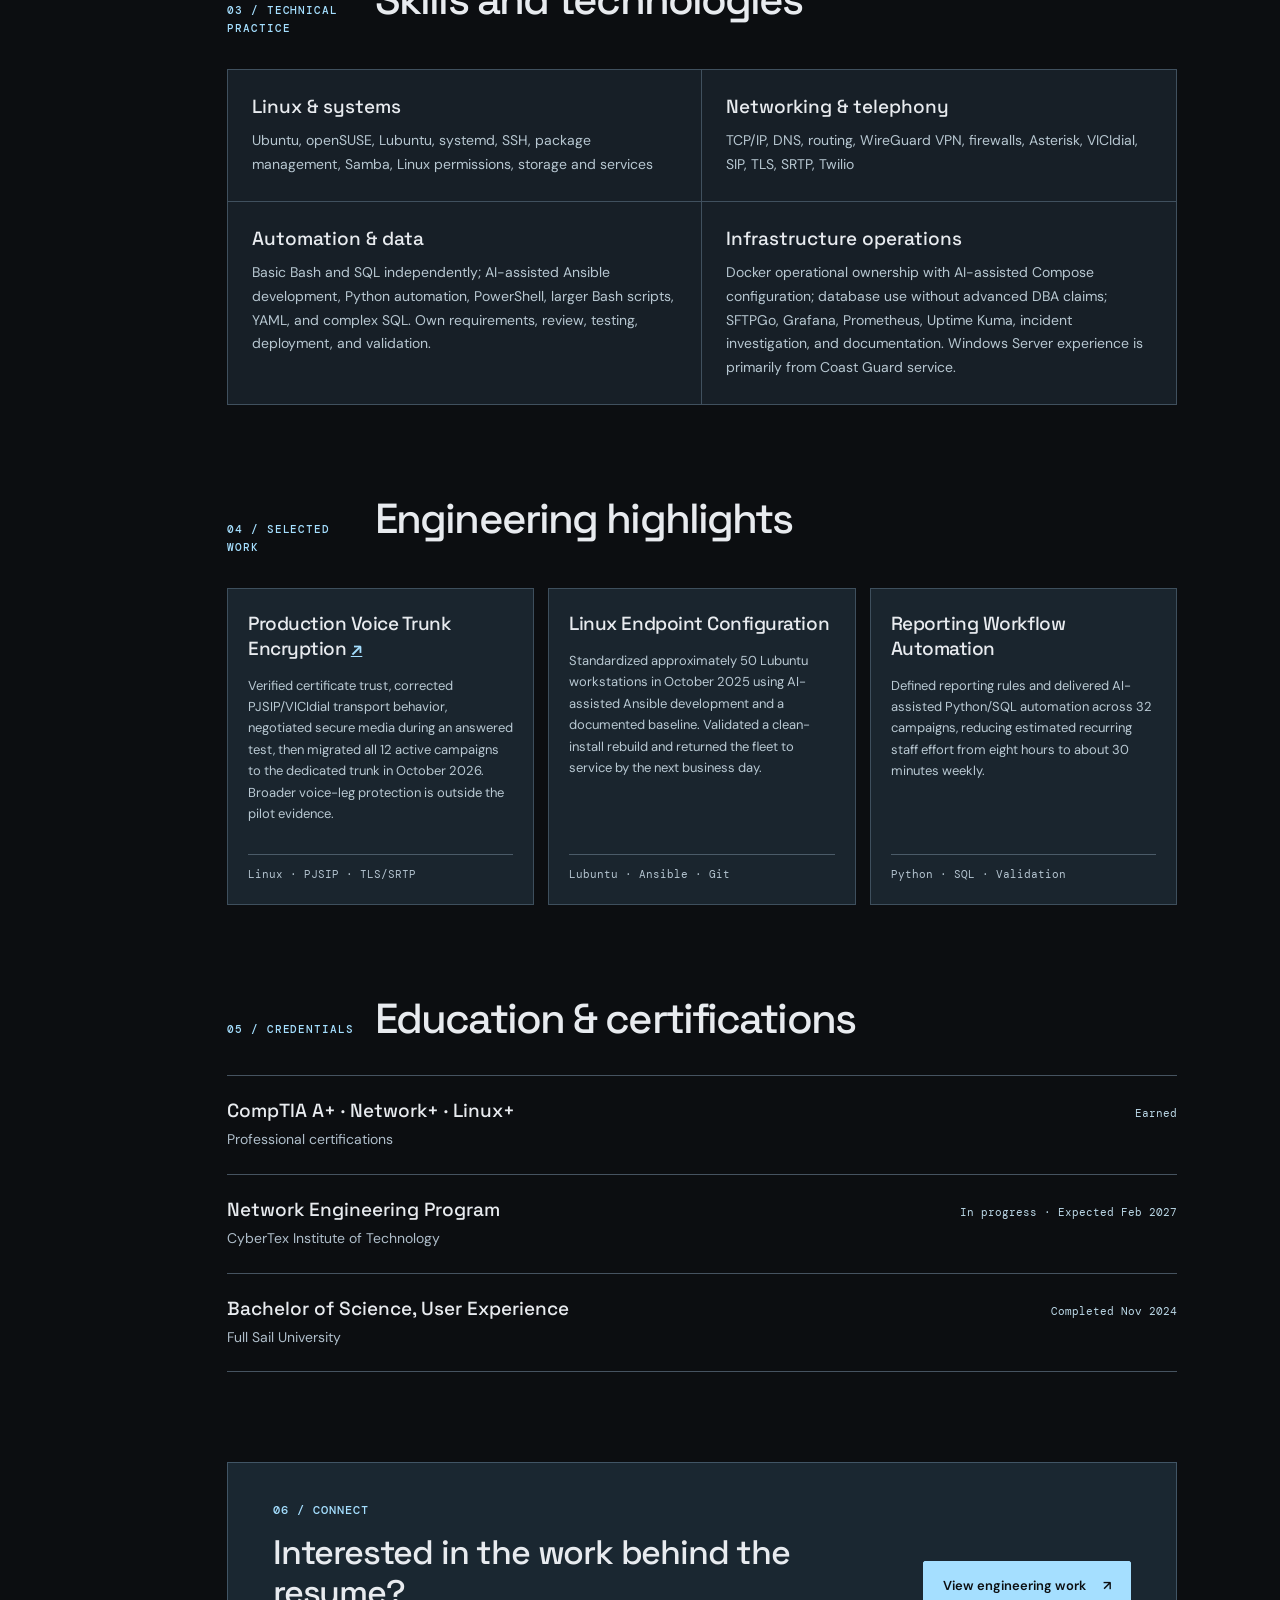
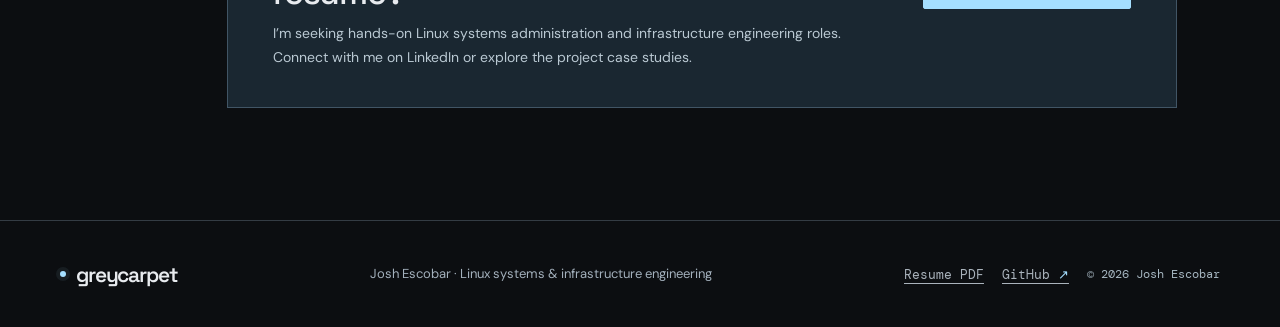
==== commit d1137c4a: "Align portfolio and resume with verified career evidence and hands-on roles" ====
--- a/resume/index.html
+++ b/resume/index.html
@@ -40,20 +40,22 @@
         <a class="resume-back" href="../"><span aria-hidden="true">←</span> Return to portfolio</a>
         <p class="eyebrow">GREYCARPET / PROFESSIONAL PROFILE</p>
         <h1>Josh Escobar<span>.</span></h1>
-        <p class="resume-role">Linux Infrastructure &amp; Network Engineering</p>
-        <p class="resume-lede">Hands-on IT leader and infrastructure engineer focused on Linux systems, secure network operations, telephony, and practical automation. I connect the operational requirements of a business to the technical changes needed to keep its systems running.</p>
+        <p class="resume-role">Linux Systems &amp; Infrastructure Engineer</p>
+        <p class="resume-lede">Hands-on infrastructure professional and U.S. Coast Guard veteran focused on Linux administration, networking, automation, and production support. Seeking individual contributor opportunities in Linux systems administration and infrastructure engineering.</p>
         <div class="resume-location"><span>Austin, Texas</span><span>·</span><span>U.S. Coast Guard veteran</span></div>
       </div>
       <div class="resume-tools" aria-label="Resume actions">
+        <a class="gc-download" data-resume-download href="../assets/Josh_Escobar_Resume.pdf" download>Download resume (PDF)</a>
+        <a class="resume-github" href="https://www.linkedin.com/in/joshescobarx/" target="_blank" rel="noopener noreferrer">Connect on LinkedIn ↗</a>
         <button type="button" class="button primary" id="print-resume" onclick="window.print()">Print / Save as PDF <span aria-hidden="true">↗</span></button>
         <a class="resume-github" href="https://github.com/greycarpet" target="_blank" rel="noopener noreferrer">GitHub profile <span aria-hidden="true">↗</span></a>
-        <p class="resume-note">This is the public, print-friendly resume. Personal email and phone number are intentionally withheld pending publication approval.</p>
+        <p class="resume-note">Download the updated one-page resume or print this expanded career profile.</p>
       </div>
     </header>
     <div class="resume-band">
       <div class="wrap resume-band-grid">
         <div><strong>50</strong><span>Linux workstations standardized</span></div>
-        <div><strong>~20 hrs</strong><span>Estimated weekly reporting labor saved</span></div>
+        <div><strong>~7.5 hrs</strong><span>Estimated weekly reporting labor saved</span></div>
         <div><strong>74%</strong><span>Lower affected toll-free charges after IVR fix</span></div>
         <div><strong>Linux+</strong><span>CompTIA certified</span></div>
       </div>
@@ -64,7 +66,7 @@
       <div class="resume-content">
         <section aria-labelledby="summary-title" class="resume-section">
           <div class="resume-heading"><p class="eyebrow">01 / PROFILE</p><h2 id="summary-title">Engineering profile</h2></div>
-          <p class="resume-prose">I moved from hands-on support into ownership of an entire IT function while continuing to administer production infrastructure directly. My work combines Linux server and endpoint operations, networking and VoIP, identity and file access, security improvements, and Python/SQL/Ansible automation. My priorities are controlled changes, troubleshooting grounded in evidence, and usable documentation.</p>
+          <p class="resume-prose">I joined ECA in October 2023 and progressed from IT support into hands-on responsibility for production Linux services, networking, telephony, and security. I assumed broader operational ownership when the previous Director left at the end of October 2025; my formal promotion followed in late November 2025. I’m targeting individual contributor work while retaining my actual title in the career history below.</p>
         </section>
 
         <section aria-labelledby="experience-title" class="resume-section" id="experience">
@@ -72,22 +74,24 @@
           <div class="role-list">
             <article class="resume-role-entry">
               <div class="role-head"><div><h3>Director of Information Technology</h3><p class="role-employer">ECA Direct · Austin, TX</p></div><span class="role-dates">Nov 2025 – Present</span></div>
-              <p>Own business-critical IT operations and remain a hands-on engineer for a contact-center environment.</p>
+              <p>Administer production infrastructure for approximately 50 employees and 200,000–250,000 monthly call minutes. Actual peak concurrency is approximately 25 agents; platform capacity is a separate figure.</p>
               <ul>
-                <li>Administer Linux production services, Asterisk/VICIdial telephony, networking, remote access, file services, and the operational processes supporting customer-facing campaigns.</li>
-                <li>Designed and rolled out a production Twilio connection using TLS signaling and SRTP media, following a controlled Linux/PJSIP verification pilot. <a href="../projects/secure-voice-trunk/">Read the case study ↗</a></li>
-                <li>Developed and validated Python/SQL reporting automation; estimated about 20 staff hours saved weekly and approximately 90% fewer reporting errors in recurring client deliverables.</li>
-                <li>Directed the transition to remote operations using Linux-hosted services, WireGuard connectivity, controlled file access, and remote-support workflows.</li>
-                <li>Improved telephony costs by correcting an after-hours IVR/queue behavior; affected toll-free charges declined 74% in the next full billing cycle.</li>
+                <li>Migrated approximately 300 GB of sensitive client data to Ubuntu/Samba with LUKS encryption and rebuilt access controls, with no operating-hours disruption for six direct users.</li>
+                <li>Migrated telephony from VPS to VDS without agent disruption; reported voice-quality complaints fell from 3–5 per week to zero after the March 2026 cutover.</li>
+                <li>Used Grafana/Prometheus alerts to detect and contain unauthorized cryptomining, preserving evidence and revoking compromised access with no production downtime.</li>
+                <li>Migrated all 12 active campaigns to a Twilio TLS/SRTP trunk during an October 2026 after-hours cutover with no reported downtime, following a controlled Linux/PJSIP pilot. <a href="../projects/secure-voice-trunk/">Read the case study ↗</a></li>
+                <li>Automated reporting across 32 campaigns by February 2026 and delivered a self-service platform in September 2026. Estimated combined staff effort fell from eight hours to about 30 minutes weekly, saving approximately 7.5 hours. Owned requirements, testing, and deployment using AI-assisted development.</li>
+                <li>Transitioned approximately 25 employees to remote work using individual WireGuard keys, segmented resource access, and self-hosted RustDesk. Following a Monday directive, users completed the transition Tuesday and resumed normal work Wednesday.</li>
+                <li>Improved telephony costs by correcting an after-hours IVR/queue behavior; affected toll-free charges declined 74%, saving $923.56 in the following billing cycle.</li>
               </ul>
             </article>
             <article class="resume-role-entry">
-              <div class="role-head"><div><h3>Lead IT Support Specialist</h3><p class="role-employer">ECA Direct · Austin, TX</p></div><span class="role-dates">Oct 2023 – Nov 2025</span></div>
+              <div class="role-head"><div><h3>Information Technology Support Specialist</h3><p class="role-employer">ECA Direct · Austin, TX</p></div><span class="role-dates">Oct 2023 – Nov 2025</span></div>
               <p>Progressed from operational support into infrastructure ownership, leading recovery, standardization, and endpoint work before the formal Director appointment.</p>
               <ul>
                 <li>Supported workstation provisioning, employee onboarding/offboarding, access controls, and production troubleshooting across Linux and Windows systems.</li>
-                <li>Migrated a fleet of 50 aging workstations to a standardized Lubuntu configuration, then built Ansible playbooks and checks to reduce repeated setup work.</li>
-                <li>Helped restore centralized identity and file access by introducing an Ubuntu/Samba Active Directory implementation alongside separate network storage following a server failure.</li>
+                <li>Migrated approximately 50 aging Windows workstations to Lubuntu over a weekend in October 2025, returning the fleet to service by the next business day. Standardized applications and security controls through AI-assisted Ansible development.</li>
+                <li>Contained a July 2025 unauthorized-calling incident using Firewalld, Fail2ban, SSH restrictions, and credential rotation; authored the root-cause analysis delivered by the Director of IT.</li>
               </ul>
             </article>
             <article class="resume-role-entry">
@@ -96,7 +100,7 @@
               <ul>
                 <li>Supported 60+ personnel using Windows workstations, Active Directory, devices, printers, and secure information systems.</li>
                 <li>Managed account onboarding, access validation, equipment preparation, and incident support during operational readiness periods.</li>
-                <li>Contributed to the establishment of an operational Minotaur HUB node and supported emergency IT readiness.</li>
+                <li>Installed and configured a Red Hat-based Minotaur HUB, including operating system, networking, and application configuration. Assisted a senior administrator with a Windows Server 2012-to-2016 domain controller upgrade within a one-hour maintenance window.</li>
               </ul>
             </article>
             <article class="resume-role-entry last-role">
@@ -111,17 +115,17 @@
           <div class="skills-table">
             <div><h3>Linux &amp; systems</h3><p>Ubuntu, openSUSE, Lubuntu, systemd, SSH, package management, Samba, Linux permissions, storage and services</p></div>
             <div><h3>Networking &amp; telephony</h3><p>TCP/IP, DNS, routing, WireGuard VPN, firewalls, Asterisk, VICIdial, SIP, TLS, SRTP, Twilio</p></div>
-            <div><h3>Automation &amp; data</h3><p>Ansible, Python, SQL, Git, YAML, reporting workflows, configuration validation, operational scripts</p></div>
-            <div><h3>Infrastructure operations</h3><p>Docker Compose, PostgreSQL, Redis, Nginx, SFTPGo, monitoring, incident investigation, documentation and change control</p></div>
+            <div><h3>Automation &amp; data</h3><p>Basic Bash and SQL independently; AI-assisted Ansible development, Python automation, PowerShell, larger Bash scripts, YAML, and complex SQL. Own requirements, review, testing, deployment, and validation.</p></div>
+            <div><h3>Infrastructure operations</h3><p>Docker operational ownership with AI-assisted Compose configuration; database use without advanced DBA claims; SFTPGo, Grafana, Prometheus, Uptime Kuma, incident investigation, and documentation. Windows Server experience is primarily from Coast Guard service.</p></div>
           </div>
         </section>
 
         <section aria-labelledby="projects-title" class="resume-section">
           <div class="resume-heading"><p class="eyebrow">04 / SELECTED WORK</p><h2 id="projects-title">Engineering highlights</h2></div>
           <div class="resume-projects">
-            <article><h3>Production Voice Trunk Encryption <a href="../projects/secure-voice-trunk/" aria-label="Read voice trunk case study">↗</a></h3><p>Verified certificate trust, corrected PJSIP/VICIdial transport behavior, negotiated secure media during an answered test, then rolled the dedicated Twilio trunk into production.</p><span>Linux · PJSIP · TLS/SRTP</span></article>
-            <article><h3>Linux Endpoint Configuration</h3><p>Standardized 50 Lubuntu workstations using documented installation and Ansible-based provisioning; validated behavior on a clean installation before fleet application.</p><span>Lubuntu · Ansible · Git</span></article>
-            <article><h3>Reporting Workflow Automation</h3><p>Translated manual reporting rules into reusable Python/SQL processes for data cleaning, validation, business logic, and repeatable deliverables.</p><span>Python · SQL · Validation</span></article>
+            <article><h3>Production Voice Trunk Encryption <a href="../projects/secure-voice-trunk/" aria-label="Read voice trunk case study">↗</a></h3><p>Verified certificate trust, corrected PJSIP/VICIdial transport behavior, negotiated secure media during an answered test, then migrated all 12 active campaigns to the dedicated trunk in October 2026. Broader voice-leg protection is outside the pilot evidence.</p><span>Linux · PJSIP · TLS/SRTP</span></article>
+            <article><h3>Linux Endpoint Configuration</h3><p>Standardized approximately 50 Lubuntu workstations in October 2025 using AI-assisted Ansible development and a documented baseline. Validated a clean-install rebuild and returned the fleet to service by the next business day.</p><span>Lubuntu · Ansible · Git</span></article>
+            <article><h3>Reporting Workflow Automation</h3><p>Defined reporting rules and delivered AI-assisted Python/SQL automation across 32 campaigns, reducing estimated recurring staff effort from eight hours to about 30 minutes weekly.</p><span>Python · SQL · Validation</span></article>
           </div>
         </section>
 
@@ -135,14 +139,14 @@
         </section>
 
         <section class="resume-ending" aria-labelledby="contact-title">
-          <div><p class="eyebrow">06 / CONNECT</p><h2 id="contact-title">Interested in the work behind the resume?</h2><p>Read the technical case studies or explore my public GitHub projects.</p></div>
+          <div><p class="eyebrow">06 / CONNECT</p><h2 id="contact-title">Interested in the work behind the resume?</h2><p>I’m seeking hands-on Linux systems administration and infrastructure engineering roles. <a href="https://www.linkedin.com/in/joshescobarx/">Connect with me on LinkedIn</a> or explore the project case studies.</p></div>
           <a class="button primary" href="../#work">View engineering work <span aria-hidden="true">↗</span></a>
         </section>
       </div>
     </div>
   </main>
   <footer class="site-footer">
-    <div class="wrap footer-inner"><a class="brand" href="../" aria-label="greycarpet, home">greycarpet</a><span class="footer-descriptor">Josh Escobar · Linux infrastructure &amp; network engineering</span><div class="footer-end"><a href="https://github.com/greycarpet" target="_blank" rel="noopener noreferrer">GitHub <span aria-hidden="true">↗</span></a><span>© <span id="year">2026</span> Josh Escobar</span></div></div>
+    <div class="wrap footer-inner"><a class="brand" href="../" aria-label="greycarpet, home">greycarpet</a><span class="footer-descriptor">Josh Escobar · Linux systems &amp; infrastructure engineering</span><div class="footer-end"><a href="https://github.com/greycarpet" target="_blank" rel="noopener noreferrer">GitHub <span aria-hidden="true">↗</span></a><span>© <span id="year">2026</span> Josh Escobar</span></div></div>
   </footer>
 </body>
 </html>
--- a/styles.css
+++ b/styles.css
@@ -1,313 +1,2 @@
-/* greycarpet — Nocturnal Lab homepage v1
-   Design reference: docs/brand/STYLE_GUIDE.md
-   This branch is a preview; it has not been approved for deployment. */
-:root {
-  color-scheme: dark;
-  --gc-bg: #0c0e11;
-  --gc-surface: #171b20;
-  --gc-surface-raised: #272d34;
-  --gc-neutral: #737a82;
-  --gc-text: #e8ebef;
-  --gc-text-muted: #aab3bc;
-  --gc-accent: #a5dfff;
-  --gc-warm: #d8c9b9;
-  --gc-border: #343c44;
-  --gc-font-display: "Space Grotesk", "Segoe UI", sans-serif;
-  --gc-font-body: "DM Sans", "Segoe UI", Arial, sans-serif;
-  --gc-font-mono: "DM Mono", "Cascadia Code", Consolas, monospace;
-  --gc-radius-sm: 6px;
-  --gc-radius-md: 12px;
-  --gc-radius-lg: 20px;
-  --gc-space-1: 4px;
-  --gc-space-2: 8px;
-  --gc-space-3: 12px;
-  --gc-space-4: 16px;
-  --gc-space-6: 24px;
-  --gc-space-8: 32px;
-  --gc-space-12: 48px;
-  --gc-space-16: 64px;
-  --gc-container-width: 1160px;
-}
-* { box-sizing: border-box; }
-html { scroll-behavior: smooth; scroll-padding-top: 100px; }
-body { margin: 0; min-width: 280px; overflow-x: hidden; background: var(--gc-bg); color: var(--gc-text); font-family: var(--gc-font-body); font-size: 16px; line-height: 1.7; -webkit-font-smoothing: antialiased; }
-body::before { content: ""; z-index: -1; position: fixed; pointer-events: none; inset: 0; background: radial-gradient(ellipse at 100% 0%, rgba(66,84,98,.14),transparent 41%),radial-gradient(ellipse at 0% 70%,rgba(58,65,73,.08),transparent 45%); }
-a { color: inherit; text-decoration: none; }
-button { font: inherit; }
-button, a { -webkit-tap-highlight-color: transparent; }
-a:focus-visible, button:focus-visible { outline: 3px solid var(--gc-accent); outline-offset: 4px; }
-::selection { background: var(--gc-accent); color: var(--gc-bg); }
-.sr-only { clip: rect(0,0,0,0); clip-path: inset(50%); width: 1px; height: 1px; position: absolute; overflow: hidden; white-space: nowrap; }
-.skip-link { position: fixed; top: 10px; left: 10px; z-index: 100; transform: translateY(-150%); background: var(--gc-accent); color: var(--gc-bg); padding: 12px 16px; font-weight: 700; }
-.skip-link:focus { transform: translateY(0); }
-.wrap { width: min(calc(100% - 96px), var(--gc-container-width)); margin-inline: auto; }
-h1, h2, h3, p { margin-top: 0; }
-h1, h2, h3 { font-family: var(--gc-font-display); }
-.eyebrow, .project-kind, .overline { font: 500 12px/1.6 var(--gc-font-mono); letter-spacing: .085em; color: var(--gc-accent); }
-.subtle { color: #8293a0; }
-.status-indicator { display: inline-block; width: 7px; height: 7px; border-radius: 50%; margin-right: 11px; background: var(--gc-accent); box-shadow: 0 0 0 4px rgba(165,223,255,.08); vertical-align: middle; }
-.muted { color: #8997a4; }
-
-.site-header { position: sticky; top: 0; z-index: 50; height: 83px; background: rgba(12,14,17,.93); border-bottom: 1px solid rgba(92,105,117,.25); backdrop-filter: blur(22px); }
-.nav-shell { width: min(calc(100% - 96px), 1360px); height: 100%; margin: auto; display: flex; align-items: center; gap: 22px; }
-.brand { display: inline-flex; align-items: center; white-space: nowrap; font: 600 26px/1.1 var(--gc-font-display); letter-spacing: -.068em; color: var(--gc-text); }
-.brand::before { content:""; flex: none; width: 8px; height: 8px; margin-right: 12px; border-radius: 50%; background: var(--gc-accent); box-shadow: 0 0 0 4px rgba(165,223,255,.07); }
-.brand:hover { color: #fff; }
-.brand-descriptor { padding-left: 20px; border-left: 1px solid var(--gc-border); color: #95a3af; font: 11px var(--gc-font-mono); letter-spacing: .02em; }
-.site-nav { display: flex; align-items: center; gap: clamp(20px,3vw,40px); margin-left: auto; font-size: 13px; font-weight: 600; }
-.site-nav a { position: relative; padding: 8px 0; color: #bdc6ce; transition: color .16s; }
-.site-nav a:hover { color: #fff; }
-.site-nav a:not(.nav-contact)::after { content:""; position: absolute; height: 1px; left: 0; right: 100%; bottom: 2px; background: var(--gc-accent); transition: right .18s; }
-.site-nav a:not(.nav-contact):hover::after, .site-nav a:not(.nav-contact):focus-visible::after { right: 0; }
-.site-nav .nav-contact { padding: 11px 17px; border: 1px solid #596b79; color: var(--gc-text); }
-.site-nav .nav-contact span { margin-left: 10px; color: var(--gc-accent); }
-.menu-toggle { display: none; }
-
-.hero { min-height: 685px; position: relative; display: grid; grid-template-columns: 1.05fr .95fr; align-items: center; gap: clamp(40px, 6vw, 85px); padding-block: 86px 109px; }
-.hero-copy { padding-bottom: 18px; }
-.hero .eyebrow { margin-bottom: 32px; white-space: nowrap; }
-.hero h1 { margin: 0; font-weight: 500; letter-spacing: -.066em; line-height: 1.1; }
-.hero h1 .name { display: block; font-size: clamp(48px,6vw,79px); white-space: nowrap; }
-.name-period { color: var(--gc-accent); }
-.hero-role { display: block; margin-top: 13px; font-size: clamp(31px,3.2vw,45px); letter-spacing: -.06em; color: #b4c1cb; }
-.hero-description { max-width: 520px; margin: 29px 0 30px; font-size: 17px; line-height: 1.85; color: #b6c0c9; }
-.hero-actions { display: flex; flex-wrap: wrap; gap: 12px; align-items: center; }
-.button { min-height: 48px; display: inline-flex; align-items: center; justify-content: center; gap: 17px; padding: 12px 19px; border-radius: 2px; font: 600 13px var(--gc-font-body); transition: background .18s,border-color .18s, transform .18s; }
-.button:hover { transform: translateY(-2px); }
-.primary { color: var(--gc-bg); background: var(--gc-accent); border: 1px solid var(--gc-accent); }
-.primary:hover { background: #c4ecff; }
-.text-button { color: var(--gc-text); border: 1px solid transparent; }
-.text-button span { color: var(--gc-accent); }
-.text-button:hover { border-color: #53606c; }
-.expertise { display: flex; flex-wrap: wrap; gap: 9px 19px; list-style: none; margin: 39px 0 0; padding: 0; color: #a5b1bb; font: 11px/1.8 var(--gc-font-mono); }
-.expertise li::before { content: "/"; margin-right: 9px; color: var(--gc-accent); }
-.hero-index { position: absolute; bottom: 37px; left: 0; color: #85939f; font: 11px var(--gc-font-mono); letter-spacing: .08em; }
-.hero-art { position: relative; height: 494px; min-width: 0; overflow: hidden; background: radial-gradient(circle at 52% 46%,#242d35 0,#161c23 43%,#11171c 87%); border: 1px solid rgba(122,148,168,.23); isolation: isolate; box-shadow: 0 40px 85px rgba(0,0,0,.22); }
-.hero-art::before { position: absolute; inset: 0; content: ""; background: linear-gradient(90deg,rgba(255,255,255,.02),transparent 28%,rgba(255,255,255,.025) 61%,transparent); pointer-events: none; }
-.hero-art::after { position: absolute; content:""; inset: 0; opacity:.26; pointer-events: none; background: repeating-linear-gradient(0deg,transparent 0 3px,rgba(255,255,255,.02) 3px 4px); }
-.hero-art svg { position:absolute; inset: 29px 0 30px; width: 100%; height:calc(100% - 59px); }
-.diagram-header, .diagram-footer { position:absolute; left:22px; right:22px; z-index:3; display:flex; justify-content:space-between; gap: 14px; font: 10px var(--gc-font-mono); letter-spacing:.04em; color:#a9b9c7; }
-.diagram-header { top:19px; }
-.diagram-footer { bottom:19px; padding-top:12px; border-top:1px solid #3b4955; font-size: 9px; color:#97a6b2; }
-.diagram-live { color:#b9c9d4; }
-.diagram-live i { display:inline-block; width:6px; height:6px; margin-right: 7px; border-radius:50%; background:var(--gc-accent); }
-.hero-corner-note { position:absolute; top:51px; right:16px; max-width: 90px; color:#8ea0ac; font: 8px/1.4 var(--gc-font-mono); opacity: .75; text-align:right; }
-.hero-corner-note span { color: var(--gc-warm); }
-.ticker { width:100%; display:flex; overflow:hidden; gap:40px; align-items:center; justify-content:center; height:49px; padding:0 20px; background:#222a31; border-block:1px solid #43505a; color:#c8d5de; white-space:nowrap; font: 11px var(--gc-font-mono); letter-spacing: .08em; }
-.ticker i { font-style:normal; color:var(--gc-accent); font-size:17px; }
-
-.section { padding-block: 104px 113px; }
-.section-heading { display:flex; justify-content:space-between; align-items:end; gap: 45px; margin-bottom:46px; }
-.section-heading .eyebrow { margin-bottom: 15px; }
-h2 { font-weight:500; font-size:clamp(35px, 4vw, 49px); letter-spacing:-.055em; line-height:1.15; }
-.section-heading h2 { margin-bottom:0; }
-.section-lead { max-width:365px; margin-bottom: 3px; color:var(--gc-text-muted); font-size:15px; line-height:1.8; }
-.project-grid { display:grid; grid-template-columns:repeat(2,minmax(0,1fr)); column-gap:24px; row-gap:57px; }
-.project-card { min-width:0; }
-.project-featured { grid-column:1/-1; display:grid; grid-template-columns:1.08fr .92fr; align-items:center; gap:47px; padding-bottom: 10px; }
-.project-art { position:relative; height:278px; display:flex; align-items:center; justify-content:center; overflow:hidden; border:1px solid #34434f; background: radial-gradient(circle at center,#23303a,#141b22 70%); }
-.project-featured .project-art { height:335px; }
-.project-art::before { content:""; position:absolute; inset:0; opacity:.24; background-image:linear-gradient(#5a6975 1px, transparent 1px),linear-gradient(90deg,#5a6975 1px,transparent 1px); background-size:32px 32px; mask-image: radial-gradient(circle,black,transparent 83%); pointer-events:none; }
-.art-topline, .art-bottomline { position:absolute; z-index:2; left:17px; right:17px; display:flex; justify-content:space-between; gap:12px; color:#b3c0ca; font:10px var(--gc-font-mono); letter-spacing:.02em; }
-.art-topline { top:16px; }
-.art-topline span:last-child { color:var(--gc-accent); }
-.art-bottomline { bottom:15px; padding-top:10px; border-top:1px solid #45535f; font-size:9px; color:#94a6b3; }
-.trunk-diagram { position:relative; z-index:2; width:90%; display:grid; grid-template-columns:1fr 1.05fr 1fr; gap:10px; align-items:center; }
-.endpoint { min-width:0; display:flex; flex-direction:column; align-items:center; justify-content:center; padding:19px 8px; background:#131b21; border:1px solid #546879; text-align:center; }
-.node-icon { width:43px; height:43px; display:grid; place-items:center; margin-bottom: 12px; border:1px solid #718796; border-radius:50%; color:var(--gc-accent); font-size:22px; }
-.endpoint strong { font:500 12px var(--gc-font-display); white-space:nowrap; }
-.endpoint small { margin-top:5px; color:#a1b0bc; font: 9px var(--gc-font-mono); }
-.encrypted-link { display:flex; flex-direction:column; gap:11px; align-items:center; color:var(--gc-accent); text-align:center; font:10px var(--gc-font-mono); }
-.link-line { display:flex; justify-content:space-around; width:100%; border-top:1px dashed #8fcde9; }
-.link-line i { width:4px; height:4px; margin-top:-2px; border-radius:50%; background:var(--gc-accent); }
-.project-copy { padding-top:18px; }
-.project-kind { margin-bottom:15px; font-size:11px; }
-.project-copy h3 { max-width:580px; margin-bottom:17px; font-weight:500; font-size:clamp(24px,2.5vw,34px); letter-spacing:-.047em; line-height:1.23; }
-.project-card:not(.project-featured) .project-copy h3 { font-size:26px; }
-.project-copy p:not(.project-kind) { max-width:535px; color:#b3bec7; line-height:1.8; font-size:15px; }
-.project-tags { display:flex; flex-wrap:wrap; gap:8px; margin:24px 0 18px; }
-.project-tags span { padding:5px 9px; border:1px solid #3e4b57; color:#b7c3ce; font:11px var(--gc-font-mono); }
-.project-copy .project-status { color:#c5d7e1 !important; font:12px/1.6 var(--gc-font-mono) !important; }
-.project-copy .project-status .status-indicator { margin-right:6px; }
-.project-read { display:inline-flex; align-items:center; gap:20px; padding:12px 17px; min-height:47px; border:1px solid #749aae; background:rgba(165,223,255,.065); color:#dff2fc; font:600 13px var(--gc-font-body); transition:background .18s,border-color .18s,transform .18s; }
-.project-read span { color:var(--gc-accent); }
-.project-read:hover { background:rgba(165,223,255,.14); border-color:var(--gc-accent); transform:translateY(-1px); }
-.project-copy .project-availability { margin-top: 12px; padding-top:12px; border-top:1px solid #38444e; color:#a5b1bb !important; font-size:13px !important; }
-.automation-pipeline { position:absolute; z-index:2; top:75px; display:flex; gap:10px; align-items:center; white-space:nowrap; font:10px var(--gc-font-mono); color:#d1e0ea; }
-.automation-pipeline span { border:1px solid #617481; background:#18232c; padding:10px 11px; }
-.automation-pipeline b { color:var(--gc-accent); }
-.automation-terminal { position:absolute; z-index:2; top:137px; left:15%; right:15%; padding:12px 16px; background:#0e151a; border:1px solid #3d505e; color:#b7cbd8; font:10px/1.9 var(--gc-font-mono); }
-.automation-terminal span { color:var(--gc-accent); padding-right:12px; }
-.fleet-head { z-index:2; position:absolute; top:70px; padding:12px 20px; border:1px solid #7492a6; background:#14222a; font:11px var(--gc-font-mono); color:#e5f1f7; }
-.fleet-lines { position:absolute; top:110px; left:20%; right:20%; display:flex; justify-content:space-between; height:70px; border-top:1px solid #6d90a7; transform:translateY(20px); }
-.fleet-lines span { width:1px; height:55px; background:#6d90a7; }
-.fleet-nodes { position:absolute; top:194px; left:11%; right:11%; display:grid; grid-template-columns:repeat(3,minmax(0,1fr)); gap:11px; }
-.fleet-nodes span { position:relative; z-index:1; padding:11px 6px; border:1px solid #607584; background:#15212a; color:#c3d7e5; text-align:center; font:9px var(--gc-font-mono); }
-
-.experience-section { background: #12171c; border-top:1px solid #26323d; border-bottom:1px solid #26323d; }
-.experience-layout { display:grid; grid-template-columns: 1.08fr .92fr; gap:65px; }
-.experience-card { padding:33px; border:1px solid #3b4a56; background:#1a222a; }
-.overline { margin-bottom:20px; font-size:11px; }
-.experience-card h3 { margin-bottom:7px; font-size:29px; font-weight:500; letter-spacing:-.04em; line-height:1.2; }
-.experience-company { color:#c0d4e2; font-size:14px; }
-.experience-company span { padding:0 7px; color:var(--gc-accent); }
-.experience-card > p:not(.overline):not(.experience-company) { margin-top:24px; color:#b0bec9; font-size:15px; }
-.experience-foot { display:flex; flex-wrap:wrap; gap:10px 20px; margin-top:36px; padding-top:15px; border-top:1px solid #45525c; color:#9eb4c3; font:10px var(--gc-font-mono); }
-.practice-list > div { position:relative; padding:2px 0 21px 51px; margin-bottom:19px; border-bottom:1px solid #333f48; }
-.practice-list > div:last-child { border:0; margin:0; }
-.practice-number { position:absolute; top:4px; left:0; color:var(--gc-accent); font:12px var(--gc-font-mono); }
-.practice-list h3 { margin-bottom:7px; font-size:20px; font-weight:500; letter-spacing:-.02em; }
-.practice-list p { max-width:385px; margin:0; color:#b2bfc8; font-size:14px; line-height:1.75; }
-
-.about-section { display:grid; grid-template-columns:.9fr 1.1fr; gap: min(9vw,120px); align-items:center; }
-.about-visual { position:relative; min-height:432px; background:radial-gradient(circle at center,#283039,#171c23 68%,#13171e); border:1px solid #37424c; overflow:hidden; }
-.about-visual::before { content:""; position:absolute; inset:0; background:repeating-linear-gradient(0deg,transparent 0px,transparent 5px,rgba(160,178,191,.018) 6px,transparent 7px); }
-.about-orbits { position:absolute; width:290px; height:290px; top:50%; left:50%; transform:translate(-50%,-50%); }
-.orbit { position:absolute; border:1px solid rgba(165,223,255,.37); border-radius:50%; }
-.orbit-1 { inset:0; border-style:dashed; }
-.orbit-2 { inset:40px; border-color:#50616d; }
-.orbit-3 { inset:82px; border-color:#819dac; }
-.orbit-center { position:absolute; inset:111px; display:grid; place-items:center; color:var(--gc-accent); background:#18232b; border:1px solid #8db5cc; border-radius:50%; font:500 22px var(--gc-font-display); letter-spacing:-.07em; }
-.about-visual-label, .about-visual-coordinate { position:absolute; color:#a4b4c1; font:10px var(--gc-font-mono); letter-spacing:.025em; }
-.about-visual-label { top:20px; left:20px; }
-.about-visual-coordinate { bottom:20px; right:20px; }
-.about-copy h2 { margin:0 0 25px; }
-.about-copy > p:not(.eyebrow) { color:#b5c0ca; font-size:16px; line-height:1.85; }
-.credentials { display:grid; gap:16px; padding:20px 0; margin:28px 0; border-block:1px solid #39434d; }
-.credentials > div { display:grid; grid-template-columns:130px 1fr; gap:14px; }
-.credentials span { color:#a0b2c0; font:10px var(--gc-font-mono); }
-.credentials strong { color:#d2dde5; font-weight:500; font-size:14px; }
-.about-copy .mascot-aside { margin-bottom:0; color:#9baab5 !important; font-size:13px !important; }
-.coiled-mark { display:inline-block; margin-right:7px; color:var(--gc-warm); font-size:18px; vertical-align:middle; }
-.mascot-aside strong { color:#cbd7df; font-weight:600; }
-
-.contact-section { padding-block:0 95px; }
-.contact-panel { position:relative; min-height:380px; overflow:hidden; display:flex; align-items:center; padding:56px 7%; background:linear-gradient(135deg,#222d36,#182028); border:1px solid #4a5a67; }
-.contact-copy { position:relative; z-index:2; max-width:580px; }
-.contact-copy .eyebrow { margin-bottom:21px; }
-.contact-copy h2 { font-size:clamp(39px,4.9vw,65px); letter-spacing:-.065em; line-height:1.12; }
-.contact-copy h2 span { color:#adc4d4; }
-.contact-copy p:not(.eyebrow) { max-width:435px; color:#b7c6d1; font-size:15px; line-height:1.8; }
-.contact-panel .button { margin-top:8px; }
-.contact-decoration { position:absolute; right:6%; top:48%; width:290px; height:290px; transform:translateY(-50%); opacity:.68; }
-.rings { position:relative; width:100%; height:100%; }
-.rings i { position:absolute; border:1px solid rgba(165,223,255,.2); border-radius:50%; }
-.rings i:nth-child(1) { inset:0; }
-.rings i:nth-child(2) { inset:35px; }
-.rings i:nth-child(3) { inset:73px; }
-.rings i:nth-child(4) { inset:117px; background:var(--gc-accent); opacity:.4; }
-.contact-decoration span { position:absolute; bottom:-18px; right:0; color:#a0b4c3; font:10px var(--gc-font-mono); letter-spacing:.04em; }
-
-.site-footer { border-top:1px solid #303c47; }
-.footer-inner { min-height:106px; display:flex; flex-wrap:wrap; align-items:center; justify-content:space-between; gap:12px 25px; padding-block:24px; }
-.site-footer .brand { font-size:21px; }
-.site-footer .brand::before { width:6px; height:6px; margin-right:10px; }
-.footer-descriptor { color:#a3b0bc; font-size:12px; }
-.footer-end { display:flex; gap:23px; color:#a6b6c1; font:12px var(--gc-font-mono); }
-.footer-end a { color:#d4e3ed; text-decoration:underline; text-underline-offset:4px; text-decoration-color:#607888; }
-.footer-end a span { color:var(--gc-accent); }
-.footer-end a:hover { text-decoration-color:var(--gc-accent); }
-
-@media (max-width:1100px) {
-  .wrap,.nav-shell { width:calc(100% - 64px); }
-  .hero { gap:35px; }
-  .hero h1 .name { font-size:clamp(43px,5.7vw,70px); }
-  .hero-role { font-size:clamp(27px,3.4vw,40px); }
-  .hero-description { font-size:16px; }
-  .trunk-diagram { width:96%; gap:4px; }
-  .endpoint strong { font-size:11px; }
-  .encrypted-link { font-size:9px; }
-}
-@media (max-width:900px) {
-  .site-header { height:72px; }
-  .brand-descriptor { display:none; }
-  .hero { grid-template-columns:1fr; gap:39px; padding-top:66px; padding-bottom:69px; }
-  .hero-copy { max-width:730px; }
-  .hero h1 .name { font-size:clamp(54px,10vw,80px); }
-  .hero-role { font-size:clamp(35px,6vw,46px); }
-  .hero-art { width:100%; max-width:680px; height:415px; }
-  .hero-index { right:0; left:auto; bottom:18px; }
-  .section { padding-block:75px; }
-  .project-featured { grid-template-columns:1fr; gap:8px; }
-  .project-featured .project-art { height:310px; }
-  .project-copy { padding-top:15px; }
-  .experience-layout { gap:28px; }
-  .about-section { gap:35px; }
-  .about-visual { min-height:345px; }
-  .about-orbits { transform:translate(-50%,-50%) scale(.82); }
-  .contact-decoration { right:-30px; opacity:.27; }
-  .contact-copy { max-width:540px; }
-}
-@media (max-width:680px) {
-  html { scroll-padding-top:80px; }
-  .wrap,.nav-shell { width:calc(100% - 40px); }
-  .site-header { height:66px; }
-  .brand { font-size:24px; }
-  .menu-toggle { width:44px; height:44px; margin-left:auto; display:flex; align-items:center; flex-direction:column; justify-content:center; gap:7px; border:1px solid #50606d; background:transparent; color:var(--gc-text); cursor:pointer; }
-  .menu-toggle span { width:18px; height:2px; background:var(--gc-text); transition:transform .18s; }
-  .menu-toggle[aria-expanded="true"] span:first-child { transform:translateY(4.5px) rotate(45deg); }
-  .menu-toggle[aria-expanded="true"] span:last-child { transform:translateY(-4.5px) rotate(-45deg); }
-  .site-nav { display:none; position:absolute; top:65px; left:0; right:0; flex-direction:column; align-items:stretch; gap:4px; margin:0; padding:16px 20px 23px; background:#12191f; border-bottom:1px solid #536270; box-shadow:0 19px 30px rgba(0,0,0,.5); }
-  .site-nav.is-open { display:flex; }
-  .site-nav a { padding:11px 0; }
-  .site-nav .nav-contact { margin-top:5px; padding:12px 14px; width:max-content; }
-  .hero { padding-block:49px 62px; gap:33px; }
-  .hero .eyebrow { white-space:normal; font-size:10px; margin-bottom:23px; }
-  .hero h1 .name { font-size:clamp(43px,11.2vw,65px); }
-  .hero-role { font-size:clamp(29px,7vw,40px); }
-  .hero-description { margin:24px 0; font-size:16px; }
-  .hero-actions { gap:6px; align-items:stretch; }
-  .button { min-height:49px; padding:12px 14px; }
-  .text-button { justify-content:flex-start; }
-  .expertise { gap:6px 15px; margin-top:26px; font-size:10px; }
-  .hero-art { height:350px; }
-  .hero-art svg { inset:20px 0 30px; height:calc(100% - 50px); }
-  .diagram-header,.diagram-footer { left:13px;right:13px;font-size:8px; }
-  .hero-corner-note { display:none; }
-  .hero-index { bottom:12px; font-size:9px; }
-  .ticker { height:43px; justify-content:flex-start; gap:21px; font-size:9px; }
-  .section { padding-block:62px 70px; }
-  .section-heading { flex-direction:column; align-items:stretch; gap:16px; margin-bottom:30px; }
-  .section-heading h2 { font-size:clamp(32px,8.7vw,43px); }
-  .section-lead { max-width:100%; }
-  .project-grid { grid-template-columns:1fr; row-gap:42px; }
-  .project-featured { grid-column:auto; }
-  .project-art, .project-featured .project-art { height:280px; }
-  .project-copy h3, .project-card:not(.project-featured) .project-copy h3 { font-size:25px; }
-  .project-copy p:not(.project-kind) { font-size:15px; }
-  .trunk-diagram { width:94%; }
-  .encrypted-link { gap:8px; }
-  .endpoint { padding:14px 4px; }
-  .endpoint strong { font-size:10px; }
-  .endpoint small { font-size:8px; }
-  .node-icon { width:34px;height:34px;font-size:19px; }
-  .experience-layout,.about-section { grid-template-columns:1fr; }
-  .experience-layout { gap:34px; }
-  .experience-card { padding:23px; }
-  .experience-card h3 { font-size:26px; }
-  .about-section { gap:27px; }
-  .about-visual { min-height:300px; }
-  .about-orbits { transform:translate(-50%,-50%) scale(.72); }
-  .credentials > div { grid-template-columns: 110px 1fr; }
-  .contact-section { padding-bottom:61px; }
-  .contact-panel { min-height:340px; padding:40px 24px; }
-  .contact-copy h2 { font-size:clamp(35px,9vw,54px); }
-  .contact-decoration { right:-120px; }
-  .footer-inner { flex-direction:column; align-items:flex-start; gap:13px; }
-  .footer-end { justify-content:space-between; width:100%; font-size:11px; }
-}
-@media (max-width:380px) {
-  .hero h1 .name { font-size:clamp(37px,11vw,44px); }
-  .hero-role { font-size:28px; }
-  .hero-art { height:290px; }
-  .trunk-diagram { width:99%; gap:3px; }
-  .endpoint strong { white-space:normal; }
-  .encrypted-link { font-size:8px; }
-  .automation-pipeline { gap:5px; font-size:9px; }
-  .automation-pipeline span { padding:8px 5px; }
-  .fleet-nodes { left:6%; right:6%; }
-  .fleet-nodes span { font-size:8px; }
-}
-@media (prefers-reduced-motion: reduce) {
-  *,*::before,*::after { scroll-behavior:auto !important; animation-duration:.01ms !important; animation-iteration-count:1 !important; transition-duration:.01ms !important; }
-}
+@import url("assets/legacy-home.css");
+@import url("assets/site-finish.css");
--- a/resume/resume.css
+++ b/resume/resume.css
@@ -0,0 +1,145 @@
+/* greycarpet resume and experience page
+   Inherits docs/brand/STYLE_GUIDE.md tokens from ../styles.css */
+.resume-intro { display:grid; grid-template-columns:minmax(0,1fr) 260px; gap:56px; padding-block:61px 76px; align-items:end; }
+.resume-back { display:inline-block; margin-bottom:55px; color:#c4d4dd; font:12px var(--gc-font-mono); text-decoration:underline; text-decoration-color:#657b89; text-underline-offset:5px; }
+.resume-back span { margin-right:8px; color:var(--gc-accent); }
+.resume-back:hover { color:#fff; text-decoration-color:var(--gc-accent); }
+.resume-intro h1 { margin:17px 0 6px; font:500 clamp(58px,7.5vw,103px)/1.03 var(--gc-font-display); letter-spacing:-.073em; }
+.resume-intro h1 span { color:var(--gc-accent); }
+.resume-role { margin-bottom:25px; color:#bfd0da; font:500 clamp(23px,3vw,36px)/1.2 var(--gc-font-display); letter-spacing:-.047em; }
+.resume-lede { max-width:780px; margin-bottom:24px; font-size:17px; line-height:1.8; color:#b6c3ce; }
+.resume-location { display:flex; flex-wrap:wrap; gap:11px; color:#aebec9; font:12px var(--gc-font-mono); }
+.resume-location span:nth-child(2) { color:var(--gc-accent); }
+.resume-tools { padding:22px; border:1px solid #40515e; background:#19232c; display:flex; align-items:stretch; flex-direction:column; gap:16px; }
+.resume-tools .button { width:100%; cursor:pointer; }
+.resume-github { color:#e5f1f8; text-align:center; font:500 13px var(--gc-font-body); text-decoration:underline; text-underline-offset:5px; text-decoration-color:#7b9aae; }
+.resume-github:hover { text-decoration-color:var(--gc-accent); }
+.resume-note { margin:0; padding-top:14px; border-top:1px solid #485967; font-size:12px; line-height:1.65; color:#afc0cc; }
+.resume-band { background:#1a252d; border-block:1px solid #435463; }
+.resume-band-grid { display:grid; grid-template-columns:repeat(4,minmax(0,1fr)); }
+.resume-band-grid>div { min-height:143px; padding:27px 25px; display:flex; flex-direction:column; justify-content:center; border-right:1px solid #3d4d58; }
+.resume-band-grid>div:last-child { border-right:0; }
+.resume-band-grid strong { color:var(--gc-accent); font:500 35px/1.3 var(--gc-font-display); letter-spacing:-.04em; }
+.resume-band-grid span { max-width:190px; margin-top:5px; color:#bdcdd7; font-size:12px; line-height:1.6; }
+.resume-main { display:grid; grid-template-columns:110px minmax(0,1fr); gap:57px; padding-block:94px 112px; }
+.resume-rail { align-self:start; padding-top:7px; position:sticky; top:114px; writing-mode:vertical-rl; transform:rotate(180deg); color:#91a2ad; font:11px var(--gc-font-mono); letter-spacing:.15em; }
+.resume-content { min-width:0; max-width:950px; }
+.resume-section { margin-bottom:90px; scroll-margin-top:104px; }
+.resume-heading { display:grid; grid-template-columns:130px minmax(0,1fr); align-items:baseline; gap:18px; margin-bottom:32px; }
+.resume-heading .eyebrow { margin:0; font-size:11px; }
+.resume-heading h2 { margin:0; font:500 clamp(29px,3.3vw,42px)/1.15 var(--gc-font-display); letter-spacing:-.045em; }
+.resume-prose { max-width:800px; font-size:17px; line-height:1.85; color:#b9c7d0; }
+.role-list { padding-left:22px; border-left:1px solid #465360; }
+.resume-role-entry { position:relative; padding:5px 0 34px 24px; margin-bottom:32px; border-bottom:1px solid #323f49; }
+.resume-role-entry::before { content:""; position:absolute; top:13px; left:-27px; width:8px;height:8px;background:var(--gc-accent); border:2px solid #10191f; outline:1px solid #809aaa; border-radius:50%; }
+.resume-role-entry.last-role { border:0; margin:0; }
+.role-head { display:flex; flex-wrap:wrap; gap:9px 20px; align-items:flex-start; justify-content:space-between; margin-bottom:18px; }
+.role-head h3 { margin:0 0 5px; color:#e3edf3; font:500 clamp(22px,2.7vw,28px)/1.2 var(--gc-font-display); letter-spacing:-.04em; }
+.role-employer { margin:0; color:#b0c4d0; font-size:14px; }
+.role-dates { display:block; flex:none; color:var(--gc-accent); font:12px var(--gc-font-mono); padding-top:5px; }
+.resume-role-entry>p:not(.role-employer) { color:#b8c5ce; line-height:1.8; font-size:15px; }
+.resume-role-entry ul { padding-left:23px; margin-bottom:0; }
+.resume-role-entry li { margin-bottom:13px; padding-left:5px; color:#b9c8d2; font-size:15px; line-height:1.7; }
+.resume-role-entry li a { color:var(--gc-accent); text-decoration:underline; text-underline-offset:3px; }
+.skills-table { display:grid; grid-template-columns:repeat(2,minmax(0,1fr)); border:1px solid #40505e; }
+.skills-table>div { padding:24px; border-right:1px solid #40505e; border-bottom:1px solid #40505e; background:#171f27; }
+.skills-table>div:nth-child(even) { border-right:0; }
+.skills-table>div:nth-last-child(-n+2) { border-bottom:0; }
+.skills-table h3 { margin:0 0 10px; font:500 19px var(--gc-font-display); }
+.skills-table p { margin:0; color:#b7c7d1; line-height:1.7; font-size:14px; }
+.resume-projects { display:grid; grid-template-columns:repeat(3,minmax(0,1fr)); gap:14px; }
+.resume-projects article { border:1px solid #3e4f5d; background:#1a252e; padding:23px 20px; display:flex; flex-direction:column; }
+.resume-projects h3 { margin:0 0 13px; font:500 19px/1.3 var(--gc-font-display); letter-spacing:-.025em; }
+.resume-projects a { color:var(--gc-accent); text-decoration:underline; }
+.resume-projects p { color:#b9c9d3; line-height:1.65; font-size:13px; flex:1; }
+.resume-projects span { margin-top:16px; padding-top:12px; border-top:1px solid #4b5b68; color:#b4c4d0; font:11px var(--gc-font-mono); }
+.credential-block { border-top:1px solid #465360; }
+.credential-row { display:flex; justify-content:space-between; align-items:baseline; gap:18px; border-bottom:1px solid #465360; padding:22px 0; }
+.credential-row h3 { margin:0 0 5px; font:500 19px var(--gc-font-display); }
+.credential-row p { margin:0; color:#afbeca; font-size:14px; }
+.credential-row>span { flex:none; max-width:220px; text-align:right; color:#bbd8e7; font:11px var(--gc-font-mono); }
+.resume-ending { display:flex; justify-content:space-between; gap:35px; align-items:center; background:#1a2731; border:1px solid #415565; padding:38px 45px; }
+.resume-ending h2 { margin:0 0 9px; font:500 clamp(25px,2.8vw,34px)/1.18 var(--gc-font-display); letter-spacing:-.035em; }
+.resume-ending p:not(.eyebrow) { margin:0; color:#bac9d3; font-size:14px; }
+.resume-ending .button { flex:none; white-space:nowrap; }
+@media (max-width:1060px) {
+  .resume-intro { grid-template-columns:minmax(0,1fr) 235px; gap:28px; }
+  .resume-band-grid>div { padding:22px 13px; }
+  .resume-main { gap:25px; grid-template-columns:55px minmax(0,1fr); }
+  .resume-projects { grid-template-columns:1fr 1fr; }
+}
+@media (max-width:750px) {
+  .resume-intro { display:block; padding-block:38px 51px; }
+  .resume-back { margin-bottom:34px; }
+  .resume-tools { max-width:500px; margin-top:32px; }
+  .resume-band-grid { grid-template-columns:repeat(2,minmax(0,1fr)); }
+  .resume-band-grid>div { min-height:118px; }
+  .resume-band-grid>div:nth-child(2) { border-right:0; }
+  .resume-band-grid>div:nth-child(-n+2) { border-bottom:1px solid #3d4d58; }
+  .resume-main { display:block; padding-block:63px 80px; }
+  .resume-rail { display:none; }
+  .resume-heading { grid-template-columns:1fr; gap:8px; margin-bottom:22px; }
+  .resume-section { margin-bottom:65px; }
+  .resume-projects { grid-template-columns:1fr; }
+  .resume-ending { align-items:flex-start; flex-direction:column; padding:30px 24px; }
+}
+@media (max-width:480px) {
+  .resume-intro h1 { font-size:clamp(46px,12vw,62px); }
+  .resume-role { font-size:26px; }
+  .resume-lede,.resume-prose { font-size:16px; }
+  .resume-band-grid strong { font-size:29px; }
+  .resume-band-grid span { font-size:11px; }
+  .role-head { display:block; }
+  .role-dates { margin-top:9px; }
+  .resume-role-entry { padding-left:16px; }
+  .skills-table { grid-template-columns:1fr; }
+  .skills-table>div,.skills-table>div:nth-child(even) { border-right:0; border-bottom:1px solid #40505e; }
+  .skills-table>div:last-child { border:0; }
+  .credential-row { display:block; }
+  .credential-row>span { display:block; text-align:left; padding-top:8px; }
+}
+@media print {
+  @page { size: letter; margin: .48in .58in; }
+  * { box-shadow:none!important; text-shadow:none!important; }
+  html,body { background:#fff!important; color:#111!important; font-size:9pt!important; }
+  body::before,.site-header,.site-footer,.resume-tools,.resume-rail,.resume-ending,.resume-back,.resume-band { display:none!important; }
+  .wrap { width:100%!important; max-width:none!important; }
+  .resume-intro { display:block; padding:0 0 10pt!important; border-bottom:1.2pt solid #555; }
+  .resume-intro .eyebrow { display:none; }
+  .resume-intro h1 { margin:0 0 2pt; color:#111; font-size:28pt; }
+  .resume-intro h1 span { color:#111; }
+  .resume-role { font-size:12pt; color:#222; margin:0 0 7pt; }
+  .resume-lede { max-width:none; color:#333; font-size:9pt; line-height:1.4; margin:0 0 5pt; }
+  .resume-location { color:#333; font:8pt sans-serif; }
+  .resume-main { display:block; padding:11pt 0!important; }
+  .resume-section { margin:0 0 12pt!important; }
+  .resume-heading { display:block; margin:0 0 6pt; break-after:avoid; }
+  .resume-heading .eyebrow { display:none; }
+  .resume-heading h2 { font-size:12pt; border-bottom:.5pt solid #999; padding-bottom:3pt; color:#111; }
+  .resume-prose { font-size:8.6pt;line-height:1.38;color:#333;margin:0; }
+  .role-list { padding-left:0;border-left:0; }
+  .resume-role-entry { break-inside:avoid; margin:0 0 11pt;padding:0;border:0; }
+  .resume-role-entry::before { display:none; }
+  .role-head { display:flex!important;justify-content:space-between;gap:10pt; }
+  .role-head h3 { font-size:10pt;color:#111;margin:0; }
+  .role-employer { font-size:8.5pt;color:#333;margin:0; }
+  .role-dates { font-size:8pt;color:#333;margin:0; }
+  .resume-role-entry>p:not(.role-employer) { font-size:8.3pt;line-height:1.4;color:#333;margin:3pt 0; }
+  .resume-role-entry ul { padding-left:15pt;margin:4pt 0; }
+  .resume-role-entry li { font-size:8pt;line-height:1.33;color:#222;margin:0 0 3pt; }
+  .resume-role-entry li a,.resume-projects a { color:#222; }
+  .skills-table { display:grid;grid-template-columns:1fr 1fr;border:0; }
+  .skills-table>div,.skills-table>div:nth-child(even) { padding:3pt 8pt 4pt 0;border:0;background:#fff; }
+  .skills-table h3 { font-size:8.7pt;color:#111;margin:0 0 2pt; }
+  .skills-table p { font-size:7.7pt;line-height:1.35;color:#333; }
+  .resume-projects { display:grid;grid-template-columns:repeat(3,1fr);gap:8pt; }
+  .resume-projects article { padding:0;border:0;background:#fff;break-inside:avoid; }
+  .resume-projects h3 { font-size:8.8pt;color:#111;margin:0 0 3pt; }
+  .resume-projects p { font-size:7.8pt;line-height:1.35;color:#333;margin:0; }
+  .resume-projects span { display:none; }
+  .credential-block { border:0; }
+  .credential-row { padding:4pt 0; border:0;break-inside:avoid; }
+  .credential-row h3 { font-size:9pt;margin:0; }
+  .credential-row p { font-size:8pt;color:#333; }
+  .credential-row>span { color:#333;font-size:8pt; }
+}
